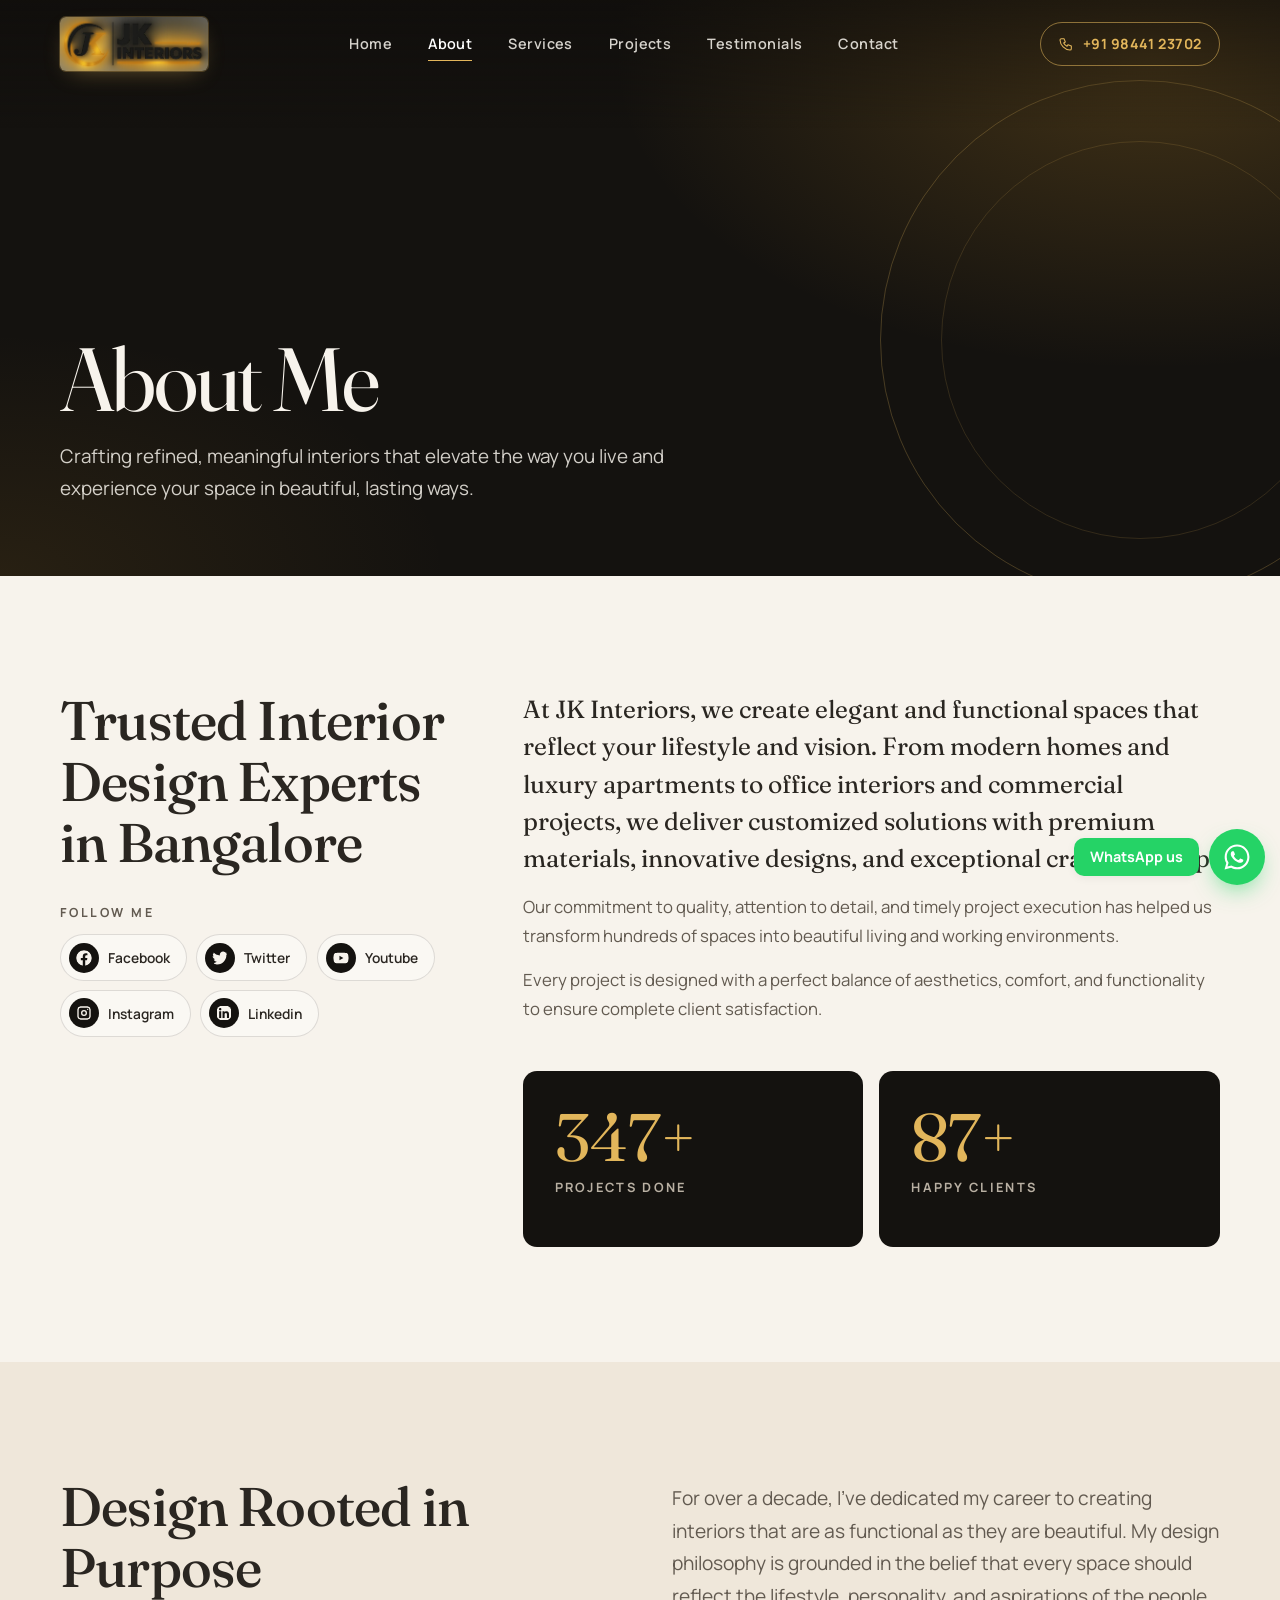
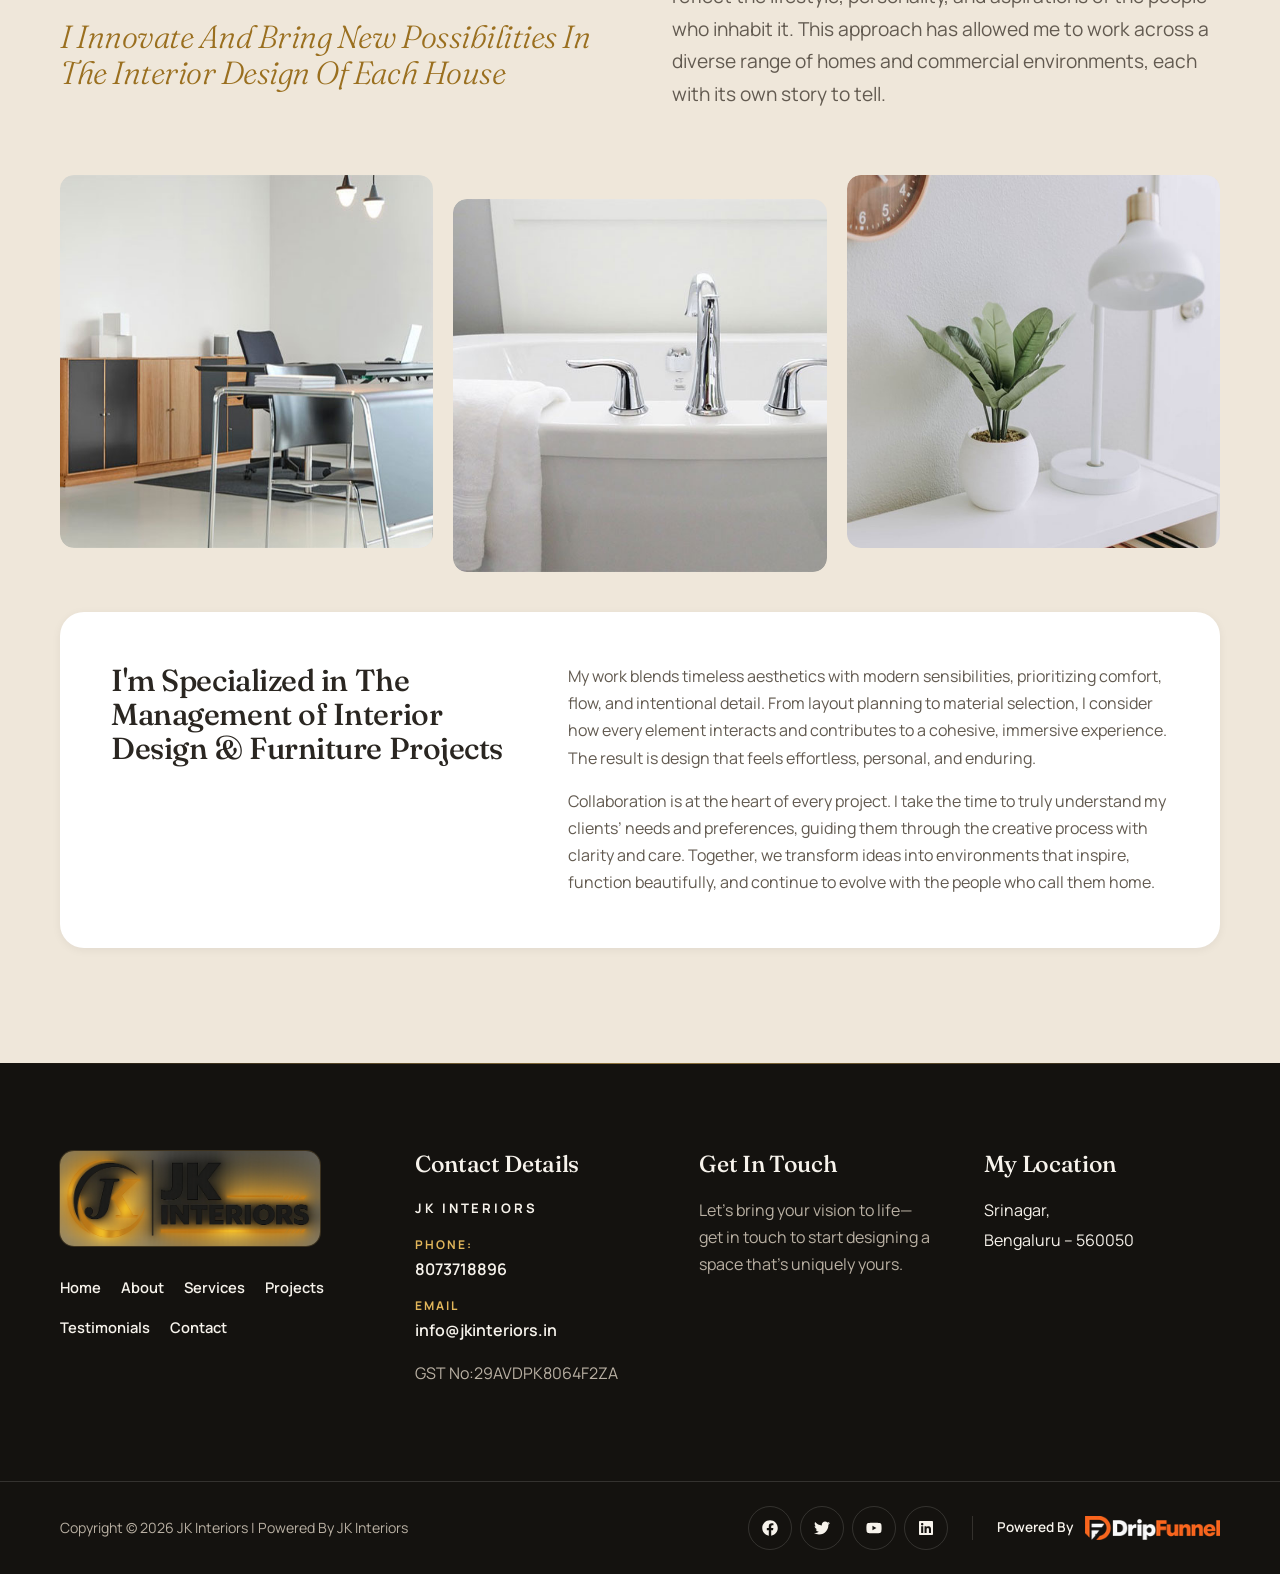
==== pages/about.html @ 8eb87c49 "Initial commit" ====
<!DOCTYPE html>
<html lang="en-US">
<head>
<meta charset="UTF-8">
<meta name="viewport" content="width=device-width, initial-scale=1">
<title>About - JK Interiors</title>
<meta name="description" content="About Me Crafting refined, meaningful interiors that elevate the way you live and experience your space in beautiful, lasting ways. Trusted Interior Design">
<meta name="robots" content="index, follow">
<link rel="canonical" href="https://jkinteriors.in/about/">
<meta property="og:url" content="https://jkinteriors.in/about/">
<meta property="og:site_name" content="JK Interiors">
<meta property="og:locale" content="en_US">
<meta property="og:type" content="website">
<meta property="og:title" content="About - JK Interiors">
<meta property="og:description" content="About Me Crafting refined, meaningful interiors that elevate the way you live and experience your space in beautiful, lasting ways. Trusted Interior Design">
<meta property="og:image" content="https://jkinteriors.in/wp-content/uploads/elementor/thumbs/office-table-rouxwadl47y8zvw7u8cp0ds1bvxxgx5d1lqr0pt128.jpg">
<meta name="twitter:card" content="summary_large_image">
<meta name="twitter:title" content="About - JK Interiors">
<meta name="twitter:description" content="About Me Crafting refined, meaningful interiors that elevate the way you live and experience your space in beautiful, lasting ways. Trusted Interior Design">
<meta name="theme-color" content="#14120f">
<link rel="icon" href="../images/brand/favicon-32.png" sizes="32x32">
<link rel="icon" href="../images/brand/favicon-192.png" sizes="192x192">
<link rel="apple-touch-icon" href="../images/brand/apple-touch-icon.png">
<link rel="preconnect" href="https://fonts.googleapis.com">
<link rel="preconnect" href="https://fonts.gstatic.com" crossorigin>
<link rel="stylesheet" href="https://fonts.googleapis.com/css2?family=Fraunces:ital,opsz,wght@0,9..144,300..600;1,9..144,300..500&amp;family=Manrope:wght@400;500;600;700&amp;display=swap">
<link rel="stylesheet" href="../css/style.css">
<link rel="stylesheet" href="../css/responsive.css">
<script>document.documentElement.className += " js";</script>
<script type="application/ld+json">
{
  "@context": "https://schema.org",
  "@graph": [
    {
      "@type": "WebSite",
      "@id": "https://jkinteriors.in/#website",
      "name": "JK Interiors",
      "description": "Best Interior Design Services",
      "url": "https://jkinteriors.in/",
      "publisher": {
        "@id": "https://jkinteriors.in/#organization"
      }
    },
    {
      "@type": "Organization",
      "@id": "https://jkinteriors.in/#organization",
      "name": "JK Interiors",
      "logo": "https://jkinteriors.in/wp-content/uploads/2026/06/cropped-Transparentjk.png",
      "slogan": "Best Interior Design Services",
      "url": "https://jkinteriors.in/"
    },
    {
      "@type": "WebPage",
      "@id": "https://jkinteriors.in/about/#webpage",
      "name": "About",
      "inLanguage": "en-US",
      "url": "https://jkinteriors.in/about/",
      "isPartOf": {
        "@id": "https://jkinteriors.in/#website"
      }
    }
  ]
}
</script>
</head>
<body class="page-about">
<a class="skip-link" href="#content">Skip to content</a>

<header class="site-header">
  <div class="container site-header__inner">
    <a class="brand" href="../index.html" aria-label="JK Interiors — Home">
      <img src="../images/brand/logo-header.jpg" srcset="../images/brand/logo-header.jpg 1x, ../images/brand/logo-header@2x.jpg 2x" width="618" height="225" alt="JK Interiors">
    </a>
    <nav class="primary-nav" aria-label="Primary">
      <ul class="nav-list">
<li><a href="../index.html">Home</a></li>
<li><a href="../pages/about.html" aria-current="page">About</a></li>
<li><a href="../pages/services.html">Services</a></li>
<li><a href="../pages/projects.html">Projects</a></li>
<li><a href="../pages/testimonials.html">Testimonials</a></li>
<li><a href="../pages/contact.html">Contact</a></li>
      </ul>
    </nav>
    <div class="header-actions">
      <a class="header-phone" href="tel:+919844123702"><svg viewBox="0 0 24 24" fill="none" stroke="currentColor" stroke-width="1.6" stroke-linecap="round" stroke-linejoin="round" aria-hidden="true" focusable="false"><path d="M5 4h4l2 5-2.5 1.5a11 11 0 005 5L15 13l5 2v4a2 2 0 01-2 2A16 16 0 013 6a2 2 0 012-2"/></svg><span>+91 98441 23702</span></a>
      <button class="nav-toggle" type="button" aria-expanded="false" aria-controls="mobile-nav" aria-label="Open menu">
        <span class="nav-toggle__bars" aria-hidden="true"></span>
      </button>
    </div>
  </div>
</header>

<div class="mobile-nav" id="mobile-nav" aria-hidden="true" inert>
  <nav aria-label="Mobile">
    <ul class="mobile-nav__list">
<li><a href="../index.html">Home</a></li>
<li><a href="../pages/about.html" aria-current="page">About</a></li>
<li><a href="../pages/services.html">Services</a></li>
<li><a href="../pages/projects.html">Projects</a></li>
<li><a href="../pages/testimonials.html">Testimonials</a></li>
<li><a href="../pages/contact.html">Contact</a></li>
    </ul>
  </nav>
  <a class="btn btn--brass mobile-nav__phone" href="tel:+919844123702"><svg viewBox="0 0 24 24" fill="none" stroke="currentColor" stroke-width="1.6" stroke-linecap="round" stroke-linejoin="round" aria-hidden="true" focusable="false"><path d="M5 4h4l2 5-2.5 1.5a11 11 0 005 5L15 13l5 2v4a2 2 0 01-2 2A16 16 0 013 6a2 2 0 012-2"/></svg><span>+91 98441 23702</span></a>
</div>

<main id="content">
<section class="page-hero page-hero--plain">
  <span class="page-hero__ring" aria-hidden="true"></span>
  <div class="container">
    <h1 class="page-hero__title reveal">About Me</h1>
    <p class="page-hero__text reveal" style="--reveal-delay:.1s">Crafting refined, meaningful interiors that elevate the way you live and experience your space in beautiful, lasting ways.</p>
  </div>
</section>

<section class="section" aria-labelledby="experts-title">
  <div class="container about-intro">
    <div class="about-intro__aside reveal">
      <h2 class="display-title" id="experts-title">Trusted Interior Design Experts in Bangalore</h2>
      <div>
        <h3 class="social__label-title">Follow Me</h3>
        <ul class="social"><li><span class="social__item" data-social="facebook"><svg viewBox="0 0 512 512" aria-hidden="true" focusable="false"><path d="M504 256C504 119 393 8 256 8S8 119 8 256c0 123.78 90.69 226.38 209.25 245V327.69h-63V256h63v-54.64c0-62.15 37-96.48 93.67-96.48 27.14 0 55.52 4.84 55.52 4.84v61h-31.28c-30.8 0-40.41 19.12-40.41 38.73V256h68.78l-11 71.69h-57.78V501C413.31 482.38 504 379.78 504 256z"/></svg><span>Facebook</span></span></li><li><span class="social__item" data-social="twitter"><svg viewBox="0 0 512 512" aria-hidden="true" focusable="false"><path d="M459.37 151.716c.325 4.548.325 9.097.325 13.645 0 138.72-105.583 298.558-298.558 298.558-59.452 0-114.68-17.219-161.137-47.106 8.447.974 16.568 1.299 25.34 1.299 49.055 0 94.213-16.568 130.274-44.832-46.132-.975-84.792-31.188-98.112-72.772 6.498.974 12.995 1.624 19.818 1.624 9.421 0 18.843-1.3 27.614-3.573-48.081-9.747-84.143-51.98-84.143-102.985v-1.299c13.969 7.797 30.214 12.67 47.431 13.319-28.264-18.843-46.781-51.005-46.781-87.391 0-19.492 5.197-37.36 14.294-52.954 51.655 63.675 129.3 105.258 216.365 109.807-1.624-7.797-2.599-15.918-2.599-24.04 0-57.828 46.782-104.934 104.934-104.934 30.213 0 57.502 12.67 76.67 33.137 23.715-4.548 46.456-13.32 66.599-25.34-7.798 24.366-24.366 44.833-46.132 57.827 21.117-2.273 41.584-8.122 60.426-16.243-14.292 20.791-32.161 39.308-52.628 54.253z"/></svg><span>Twitter</span></span></li><li><span class="social__item" data-social="youtube"><svg viewBox="0 0 576 512" aria-hidden="true" focusable="false"><path d="M549.655 124.083c-6.281-23.65-24.787-42.276-48.284-48.597C458.781 64 288 64 288 64S117.22 64 74.629 75.486c-23.497 6.322-42.003 24.947-48.284 48.597-11.412 42.867-11.412 132.305-11.412 132.305s0 89.438 11.412 132.305c6.281 23.65 24.787 41.5 48.284 47.821C117.22 448 288 448 288 448s170.78 0 213.371-11.486c23.497-6.321 42.003-24.171 48.284-47.821 11.412-42.867 11.412-132.305 11.412-132.305s0-89.438-11.412-132.305zm-317.51 213.508V175.185l142.739 81.205-142.739 81.201z"/></svg><span>Youtube</span></span></li><li><span class="social__item" data-social="instagram"><svg viewBox="0 0 24 24" aria-hidden="true" focusable="false"><path fill-rule="evenodd" d="M7 2h10a5 5 0 015 5v10a5 5 0 01-5 5H7a5 5 0 01-5-5V7a5 5 0 015-5zm0 2a3 3 0 00-3 3v10a3 3 0 003 3h10a3 3 0 003-3V7a3 3 0 00-3-3H7zm5 3.5a4.5 4.5 0 110 9 4.5 4.5 0 010-9zm0 2a2.5 2.5 0 100 5 2.5 2.5 0 000-5zM17.5 5.5a1 1 0 110 2 1 1 0 010-2z"/></svg><span>Instagram</span></span></li><li><span class="social__item" data-social="linkedin"><svg viewBox="0 0 448 512" aria-hidden="true" focusable="false"><path d="M416 32H31.9C14.3 32 0 46.5 0 64.3v383.4C0 465.5 14.3 480 31.9 480H416c17.6 0 32-14.5 32-32.3V64.3c0-17.8-14.4-32.3-32-32.3zM135.4 416H69V202.2h66.5V416zm-33.2-243c-21.3 0-38.5-17.3-38.5-38.5S80.9 96 102.2 96c21.2 0 38.5 17.3 38.5 38.5 0 21.3-17.2 38.5-38.5 38.5zm282.1 243h-66.4V312c0-24.8-.5-56.7-34.5-56.7-34.6 0-39.9 27-39.9 54.9V416h-66.4V202.2h63.7v29.2h.9c8.9-16.8 30.6-34.5 62.9-34.5 67.2 0 79.7 44.3 79.7 101.9V416z"/></svg><span>Linkedin</span></span></li></ul>
      </div>
    </div>
    <div class="reveal" style="--reveal-delay:.1s">
      <div class="about-intro__copy">
        <p>At JK Interiors, we create elegant and functional spaces that reflect your lifestyle and vision. From modern homes and luxury apartments to office interiors and commercial projects, we deliver customized solutions with premium materials, innovative designs, and exceptional craftsmanship.</p>
        <p>Our commitment to quality, attention to detail, and timely project execution has helped us transform hundreds of spaces into beautiful living and working environments.</p>
        <p>Every project is designed with a perfect balance of aesthetics, comfort, and functionality to ensure complete client satisfaction.</p>
      </div>
      <div class="counters">
        <div class="counter">
          <p class="counter__label">Projects Done</p>
          <p class="counter__value"><span data-count-to="400" data-count-from="0" data-duration="2000">400</span>+</p>
        </div>
        <div class="counter">
          <p class="counter__label">Happy Clients</p>
          <p class="counter__value"><span data-count-to="100" data-count-from="0" data-duration="2000">100</span>+</p>
        </div>
      </div>
    </div>
  </div>
</section>

<section class="section section--sand" aria-labelledby="purpose-title">
  <div class="container">
    <div class="purpose__head reveal">
      <h2 class="display-title" id="purpose-title">Design Rooted in Purpose</h2>
      <h3 class="purpose__sub">I Innovate And Bring New Possibilities In The Interior Design Of Each House</h3>
      <p class="purpose__text lead">For over a decade, I’ve dedicated my career to creating interiors that are as functional as they are beautiful. My design philosophy is grounded in the belief that every space should reflect the lifestyle, personality, and aspirations of the people who inhabit it. This approach has allowed me to work across a diverse range of homes and commercial environments, each with its own story to tell.</p>
    </div>
    <div class="mosaic reveal">
      <figure><img src="../images/about/office-table.jpg" alt="interior designer office table" loading="lazy" decoding="async"></figure>
      <figure><img src="../images/about/bathtub.jpg" alt="interior designer bathtub" loading="lazy" decoding="async"></figure>
      <figure><img src="../images/about/white-wall.jpg" alt="white wall" loading="lazy" decoding="async"></figure>
    </div>
    <div class="specialized reveal">
      <h4 class="specialized__title">I'm Specialized in The Management of Interior Design &amp; Furniture Projects</h4>
      <div class="specialized__body">
        <p>My work blends timeless aesthetics with modern sensibilities, prioritizing comfort, flow, and intentional detail. From layout planning to material selection, I consider how every element interacts and contributes to a cohesive, immersive experience. The result is design that feels effortless, personal, and enduring.</p>
        <p>Collaboration is at the heart of every project. I take the time to truly understand my clients’ needs and preferences, guiding them through the creative process with clarity and care. Together, we transform ideas into environments that inspire, function beautifully, and continue to evolve with the people who call them home.</p>
      </div>
    </div>
  </div>
</section>
</main>

<footer class="site-footer on-dark">
  <div class="container footer-main">
    <div class="footer-brand">
      <img src="../images/brand/logo-header@2x.jpg" width="1236" height="450" alt="JK Interiors" loading="lazy" decoding="async">
      <nav aria-label="Footer">
        <ul class="footer-nav">
<li><a href="../index.html">Home</a></li>
<li><a href="../pages/about.html">About</a></li>
<li><a href="../pages/services.html">Services</a></li>
<li><a href="../pages/projects.html">Projects</a></li>
<li><a href="../pages/testimonials.html">Testimonials</a></li>
<li><a href="../pages/contact.html">Contact</a></li>
        </ul>
      </nav>
    </div>
    <div class="footer-col">
      <h2 class="footer-col__title">Contact Details</h2>
      <p class="footer-company">JK INTERIORS</p>
      <dl class="footer-details">
        <div><dt>Phone:</dt><dd><a href="tel:+918073718896">8073718896</a></dd></div>
        <div><dt>Email</dt><dd><a href="mailto:info@jkinteriors.in">info@jkinteriors.in</a></dd></div>
      </dl>
      <p style="margin-top:0.85rem">GST No:29AVDPK8064F2ZA</p>
    </div>
    <div class="footer-col">
      <h2 class="footer-col__title">Get In Touch</h2>
      <p>Let’s bring your vision to life—get in touch to start designing a space that’s uniquely yours.</p>
    </div>
    <div class="footer-col">
      <h2 class="footer-col__title">My Location</h2>
      <address class="footer-address">
        <p>Srinagar,</p>
        <p>Bengaluru – 560050</p>
      </address>
    </div>
  </div>
  <div class="footer-bottom">
    <div class="container footer-bottom__inner">
      <p>Copyright © 2026 JK Interiors | Powered By JK Interiors</p>
      <div class="footer-bottom__end">
        <ul class="footer-social"><li><span class="footer-social__item" data-social="facebook" role="img" aria-label="Facebook"><svg viewBox="0 0 512 512" aria-hidden="true" focusable="false"><path d="M504 256C504 119 393 8 256 8S8 119 8 256c0 123.78 90.69 226.38 209.25 245V327.69h-63V256h63v-54.64c0-62.15 37-96.48 93.67-96.48 27.14 0 55.52 4.84 55.52 4.84v61h-31.28c-30.8 0-40.41 19.12-40.41 38.73V256h68.78l-11 71.69h-57.78V501C413.31 482.38 504 379.78 504 256z"/></svg></span></li><li><span class="footer-social__item" data-social="twitter" role="img" aria-label="Twitter"><svg viewBox="0 0 512 512" aria-hidden="true" focusable="false"><path d="M459.37 151.716c.325 4.548.325 9.097.325 13.645 0 138.72-105.583 298.558-298.558 298.558-59.452 0-114.68-17.219-161.137-47.106 8.447.974 16.568 1.299 25.34 1.299 49.055 0 94.213-16.568 130.274-44.832-46.132-.975-84.792-31.188-98.112-72.772 6.498.974 12.995 1.624 19.818 1.624 9.421 0 18.843-1.3 27.614-3.573-48.081-9.747-84.143-51.98-84.143-102.985v-1.299c13.969 7.797 30.214 12.67 47.431 13.319-28.264-18.843-46.781-51.005-46.781-87.391 0-19.492 5.197-37.36 14.294-52.954 51.655 63.675 129.3 105.258 216.365 109.807-1.624-7.797-2.599-15.918-2.599-24.04 0-57.828 46.782-104.934 104.934-104.934 30.213 0 57.502 12.67 76.67 33.137 23.715-4.548 46.456-13.32 66.599-25.34-7.798 24.366-24.366 44.833-46.132 57.827 21.117-2.273 41.584-8.122 60.426-16.243-14.292 20.791-32.161 39.308-52.628 54.253z"/></svg></span></li><li><span class="footer-social__item" data-social="youtube" role="img" aria-label="YouTube"><svg viewBox="0 0 576 512" aria-hidden="true" focusable="false"><path d="M549.655 124.083c-6.281-23.65-24.787-42.276-48.284-48.597C458.781 64 288 64 288 64S117.22 64 74.629 75.486c-23.497 6.322-42.003 24.947-48.284 48.597-11.412 42.867-11.412 132.305-11.412 132.305s0 89.438 11.412 132.305c6.281 23.65 24.787 41.5 48.284 47.821C117.22 448 288 448 288 448s170.78 0 213.371-11.486c23.497-6.321 42.003-24.171 48.284-47.821 11.412-42.867 11.412-132.305 11.412-132.305s0-89.438-11.412-132.305zm-317.51 213.508V175.185l142.739 81.205-142.739 81.201z"/></svg></span></li><li><span class="footer-social__item" data-social="linkedin" role="img" aria-label="Linkedin"><svg viewBox="0 0 448 512" aria-hidden="true" focusable="false"><path d="M416 32H31.9C14.3 32 0 46.5 0 64.3v383.4C0 465.5 14.3 480 31.9 480H416c17.6 0 32-14.5 32-32.3V64.3c0-17.8-14.4-32.3-32-32.3zM135.4 416H69V202.2h66.5V416zm-33.2-243c-21.3 0-38.5-17.3-38.5-38.5S80.9 96 102.2 96c21.2 0 38.5 17.3 38.5 38.5 0 21.3-17.2 38.5-38.5 38.5zm282.1 243h-66.4V312c0-24.8-.5-56.7-34.5-56.7-34.6 0-39.9 27-39.9 54.9V416h-66.4V202.2h63.7v29.2h.9c8.9-16.8 30.6-34.5 62.9-34.5 67.2 0 79.7 44.3 79.7 101.9V416z"/></svg></span></li></ul>
        <p class="powered-by">
          <span>Powered By</span>
          <a href="https://www.dripfunnel.com/in/" target="_blank" rel="noopener" aria-label="DripFunnel (opens in a new tab)">
            <img src="../images/dripfunnel/dripfunnel-white-logo.png" srcset="../images/dripfunnel/dripfunnel-white-logo.png 1x, ../images/dripfunnel/dripfunnel-white-logo@2x.png 2x" width="169" height="30" alt="DripFunnel" loading="lazy" decoding="async">
          </a>
        </p>
      </div>
    </div>
  </div>
</footer>

<a class="whatsapp-float" href="https://wa.me/918073718896" target="_blank" rel="noopener noreferrer" aria-label="WhatsApp us">
  <span class="whatsapp-float__label">WhatsApp us</span>
  <span class="whatsapp-float__icon"><svg viewBox="0 0 24 24" aria-hidden="true" focusable="false"><path d="M12.04 2C6.58 2 2.13 6.45 2.13 11.91c0 1.75.46 3.45 1.32 4.95L2.05 22l5.25-1.38c1.45.79 3.08 1.21 4.74 1.21 5.46 0 9.91-4.45 9.91-9.91C21.95 6.45 17.5 2 12.04 2zm0 18.15c-1.48 0-2.93-.4-4.2-1.15l-.3-.18-3.12.82.83-3.04-.2-.31a8.24 8.24 0 01-1.26-4.38c0-4.54 3.7-8.24 8.25-8.24 4.54 0 8.24 3.7 8.24 8.24 0 4.55-3.7 8.24-8.24 8.24zm4.52-6.17c-.25-.12-1.47-.72-1.69-.81-.23-.08-.39-.12-.56.13-.17.25-.64.81-.78.97-.14.17-.29.19-.54.06-.25-.12-1.05-.39-1.99-1.23-.74-.66-1.23-1.47-1.38-1.72-.14-.25-.02-.38.11-.51.11-.11.25-.29.37-.43.13-.15.17-.25.25-.42.08-.17.04-.31-.02-.43-.06-.12-.56-1.34-.76-1.84-.2-.48-.41-.42-.56-.43h-.48c-.17 0-.43.06-.66.31-.22.25-.86.85-.86 2.07 0 1.22.89 2.4 1.01 2.56.12.17 1.75 2.67 4.23 3.74.59.26 1.05.41 1.41.52.59.19 1.13.16 1.56.1.48-.07 1.47-.6 1.67-1.18.21-.58.21-1.07.14-1.18-.06-.1-.22-.16-.47-.28z"/></svg></span>
</a>

<script src="../js/config.js" defer></script>
<script src="../js/navigation.js" defer></script>
<script src="../js/main.js" defer></script>
</body>
</html>
---- css/style.css ----
/* ==========================================================================
   JK Interiors — main stylesheet
   Mobile-first. Breakpoint overrides live in responsive.css.
   ========================================================================== */

/* ---------- Design tokens ---------- */
:root {
  /* Palette: charcoal + burnished brass, drawn from the JK logo, on warm neutrals */
  --ink: #14120f;
  --ink-2: #1d1a16;
  --ink-3: #2a2621;
  --brass: #b8862b;
  --brass-strong: #9a6f1f;      /* AA contrast on light backgrounds */
  --brass-light: #e2b65b;       /* accents on dark backgrounds */
  --ivory: #f7f3ec;
  --sand: #efe7da;
  --stone: #ddd2c1;
  --text: #2a2621;
  --muted: #625a50;
  --muted-on-dark: #b9b0a3;
  --white: #ffffff;
  --line: rgba(42, 38, 33, 0.14);
  --line-dark: rgba(247, 243, 236, 0.14);

  /* Type */
  --font-display: "Fraunces", "Iowan Old Style", "Palatino Linotype", Georgia, serif;
  --font-body: "Manrope", "Segoe UI", system-ui, -apple-system, sans-serif;

  /* Spacing & shape */
  --gutter: 16px;
  --container: 1240px;
  --section-y: clamp(4rem, 9vw, 7.5rem);
  --radius-sm: 6px;
  --radius: 14px;
  --radius-lg: 24px;
  --header-h: 76px;

  --shadow-sm: 0 2px 10px rgba(20, 18, 15, 0.06);
  --shadow: 0 18px 40px -18px rgba(20, 18, 15, 0.35);
  --shadow-lg: 0 30px 70px -25px rgba(20, 18, 15, 0.5);

  --ease: cubic-bezier(0.22, 1, 0.36, 1);
}

/* ---------- Reset / base ---------- */
*,
*::before,
*::after { box-sizing: border-box; }

html {
  -webkit-text-size-adjust: 100%;
  scroll-behavior: smooth;
  scroll-padding-top: calc(var(--header-h) + 12px);
}

body {
  margin: 0;
  background: var(--ivory);
  color: var(--text);
  font-family: var(--font-body);
  font-size: 1rem;
  line-height: 1.7;
  -webkit-font-smoothing: antialiased;
  overflow-x: hidden;
}

body.nav-open { overflow: hidden; }

img, svg, video, iframe { display: block; max-width: 100%; }
img { height: auto; }

a { color: inherit; text-decoration-thickness: 1px; text-underline-offset: 3px; }

h1, h2, h3, h4 {
  margin: 0;
  font-family: var(--font-display);
  font-weight: 500;
  line-height: 1.12;
  letter-spacing: -0.015em;
  color: inherit;
  overflow-wrap: break-word;
}

p { margin: 0 0 1rem; }
p:last-child { margin-bottom: 0; }

ul { margin: 0; padding: 0; list-style: none; }

button, input, textarea, select { font: inherit; color: inherit; }

:focus-visible {
  outline: 2px solid var(--brass);
  outline-offset: 3px;
  border-radius: 2px;
}

::selection { background: var(--brass-light); color: var(--ink); }

.visually-hidden {
  position: absolute !important;
  width: 1px; height: 1px;
  padding: 0; margin: -1px;
  overflow: hidden; clip: rect(0 0 0 0);
  white-space: nowrap; border: 0;
}

.skip-link {
  position: absolute;
  left: 16px; top: -100px;
  z-index: 200;
  padding: 0.75rem 1.25rem;
  background: var(--brass-light);
  color: var(--ink);
  font-weight: 700;
  border-radius: var(--radius-sm);
  text-decoration: none;
  transition: top 0.2s;
}
.skip-link:focus { top: 12px; }

.container {
  width: 100%;
  max-width: var(--container);
  margin-inline: auto;
  padding-inline: var(--gutter);
}

/* ---------- Shared typographic pieces ---------- */
.eyebrow {
  display: inline-flex;
  align-items: center;
  gap: 0.75rem;
  margin: 0 0 1rem;
  font-family: var(--font-body);
  font-size: 0.78rem;
  font-weight: 700;
  letter-spacing: 0.22em;
  text-transform: uppercase;
  color: var(--brass-strong);
}
.eyebrow::before {
  content: "";
  width: 2.25rem;
  height: 1px;
  background: currentColor;
}
.on-dark .eyebrow,
.eyebrow--light { color: var(--brass-light); }

.display-title {
  font-size: clamp(2rem, 5vw, 3.4rem);
}
.display-title em,
.display-title .accent {
  font-style: italic;
  color: var(--brass-strong);
}
.on-dark .display-title .accent { color: var(--brass-light); }

.lead {
  font-size: clamp(1.05rem, 1.6vw, 1.2rem);
  color: var(--muted);
}
.on-dark .lead { color: var(--muted-on-dark); }

.section-head {
  display: grid;
  gap: 1.25rem;
  margin-bottom: clamp(2.5rem, 5vw, 4rem);
}
.section-head--center {
  justify-items: center;
  text-align: center;
  max-width: 760px;
  margin-inline: auto;
}
.section-head--center .eyebrow::after {
  content: "";
  width: 2.25rem;
  height: 1px;
  background: currentColor;
}

/* ---------- Buttons ---------- */
.btn {
  display: inline-flex;
  align-items: center;
  justify-content: center;
  gap: 0.6rem;
  min-height: 48px;
  padding: 0.8rem 1.6rem;
  border: 1px solid transparent;
  border-radius: 999px;
  font-family: var(--font-body);
  font-size: 0.92rem;
  font-weight: 700;
  letter-spacing: 0.04em;
  text-decoration: none;
  cursor: pointer;
  transition: background 0.3s var(--ease), color 0.3s var(--ease),
    border-color 0.3s var(--ease), transform 0.3s var(--ease), box-shadow 0.3s var(--ease);
}
.btn svg { width: 18px; height: 18px; transition: transform 0.3s var(--ease); }
.btn:hover svg { transform: translateX(4px); }

.btn--brass {
  background: var(--brass-light);
  color: var(--ink);
}
.btn--brass:hover {
  background: var(--ivory);
  transform: translateY(-2px);
  box-shadow: 0 12px 24px -12px rgba(226, 182, 91, 0.7);
}

.btn--ink {
  background: var(--ink);
  color: var(--ivory);
}
.btn--ink:hover {
  background: var(--brass-strong);
  transform: translateY(-2px);
}

.btn--outline {
  border-color: currentColor;
  background: transparent;
}
.btn--outline:hover {
  background: var(--ink);
  border-color: var(--ink);
  color: var(--ivory);
}
.on-dark .btn--outline:hover {
  background: var(--ivory);
  border-color: var(--ivory);
  color: var(--ink);
}

/* ---------- Header ---------- */
.site-header {
  position: fixed;
  inset: 0 0 auto 0;
  z-index: 100;
  color: var(--ivory);
  transition: background 0.4s var(--ease), box-shadow 0.4s var(--ease);
}
.site-header::before {
  /* soft top shade so the nav stays readable over bright photos */
  content: "";
  position: absolute;
  inset: 0 0 -40px 0;
  background: linear-gradient(to bottom, rgba(14, 12, 10, 0.55), rgba(14, 12, 10, 0));
  pointer-events: none;
  transition: opacity 0.4s;
}
.site-header.is-solid {
  background: rgba(20, 18, 15, 0.94);
  box-shadow: 0 10px 30px -20px rgba(0, 0, 0, 0.8);
}
@supports (backdrop-filter: blur(10px)) {
  .site-header.is-solid {
    background: rgba(20, 18, 15, 0.82);
    backdrop-filter: blur(14px) saturate(140%);
  }
}
.site-header.is-solid::before { opacity: 0; }

.site-header__inner {
  position: relative;
  display: flex;
  align-items: center;
  justify-content: space-between;
  gap: 1rem;
  height: var(--header-h);
}

.brand {
  display: inline-flex;
  flex-shrink: 0;
  border-radius: var(--radius-sm);
  overflow: hidden;
  box-shadow: 0 0 0 1px rgba(226, 182, 91, 0.25), 0 8px 24px -10px rgba(226, 182, 91, 0.45);
  transition: transform 0.3s var(--ease), box-shadow 0.3s var(--ease);
}
.brand:hover {
  transform: translateY(-1px);
  box-shadow: 0 0 0 1px rgba(226, 182, 91, 0.6), 0 10px 28px -8px rgba(226, 182, 91, 0.6);
}
.brand img {
  height: 46px;
  width: auto;
  aspect-ratio: 618 / 225;
}

.primary-nav { display: none; }

.nav-list {
  display: flex;
  align-items: center;
  gap: 0.25rem;
}
.nav-list a {
  position: relative;
  display: block;
  padding: 0.55rem 0.85rem;
  font-size: 0.9rem;
  font-weight: 600;
  letter-spacing: 0.03em;
  text-decoration: none;
  color: rgba(247, 243, 236, 0.86);
  transition: color 0.25s;
}
.nav-list a::after {
  content: "";
  position: absolute;
  left: 0.85rem; right: 0.85rem; bottom: 0.25rem;
  height: 1px;
  background: var(--brass-light);
  transform: scaleX(0);
  transform-origin: right;
  transition: transform 0.35s var(--ease);
}
.nav-list a:hover,
.nav-list a[aria-current="page"] { color: var(--white); }
.nav-list a:hover::after,
.nav-list a[aria-current="page"]::after {
  transform: scaleX(1);
  transform-origin: left;
}

.header-actions {
  display: flex;
  align-items: center;
  gap: 0.75rem;
}

.header-phone {
  display: none;
  align-items: center;
  gap: 0.55rem;
  min-height: 44px;
  padding: 0.5rem 1.1rem;
  border: 1px solid rgba(226, 182, 91, 0.55);
  border-radius: 999px;
  font-size: 0.88rem;
  font-weight: 700;
  letter-spacing: 0.03em;
  text-decoration: none;
  color: var(--brass-light);
  white-space: nowrap;
  transition: background 0.3s, color 0.3s, border-color 0.3s;
}
.header-phone svg { width: 16px; height: 16px; }
.header-phone:hover {
  background: var(--brass-light);
  border-color: var(--brass-light);
  color: var(--ink);
}

.nav-toggle {
  position: relative;
  display: inline-flex;
  align-items: center;
  justify-content: center;
  width: 48px;
  height: 48px;
  padding: 0;
  border: 1px solid rgba(247, 243, 236, 0.28);
  border-radius: 50%;
  background: rgba(20, 18, 15, 0.25);
  cursor: pointer;
  z-index: 2;
}
.nav-toggle__bars,
.nav-toggle__bars::before,
.nav-toggle__bars::after {
  display: block;
  width: 20px;
  height: 1.5px;
  background: var(--ivory);
  border-radius: 2px;
  transition: transform 0.35s var(--ease), opacity 0.2s;
}
.nav-toggle__bars { position: relative; }
.nav-toggle__bars::before,
.nav-toggle__bars::after {
  content: "";
  position: absolute;
  left: 0;
}
.nav-toggle__bars::before { top: -6px; }
.nav-toggle__bars::after { top: 6px; }
.nav-toggle[aria-expanded="true"] .nav-toggle__bars { background: transparent; }
.nav-toggle[aria-expanded="true"] .nav-toggle__bars::before { transform: translateY(6px) rotate(45deg); }
.nav-toggle[aria-expanded="true"] .nav-toggle__bars::after { transform: translateY(-6px) rotate(-45deg); }

/* Mobile drawer */
.mobile-nav {
  position: fixed;
  inset: 0;
  z-index: 99; /* just under .site-header so the close button stays on top */
  display: flex;
  flex-direction: column;
  padding: calc(var(--header-h) + 1.5rem) var(--gutter) 2rem;
  background:
    radial-gradient(120% 60% at 100% 0%, rgba(184, 134, 43, 0.22), transparent 60%),
    var(--ink);
  color: var(--ivory);
  overflow-y: auto;
  visibility: hidden;
  opacity: 0;
  transform: translateY(-12px);
  transition: opacity 0.35s var(--ease), transform 0.45s var(--ease), visibility 0s linear 0.45s;
}
.mobile-nav.is-open {
  visibility: visible;
  opacity: 1;
  transform: none;
  transition: opacity 0.35s var(--ease), transform 0.45s var(--ease), visibility 0s;
}
.mobile-nav__list li { border-bottom: 1px solid var(--line-dark); }
.mobile-nav__list a {
  display: flex;
  align-items: center;
  justify-content: space-between;
  padding: 1rem 0.25rem;
  font-family: var(--font-display);
  font-size: clamp(1.6rem, 7vw, 2.2rem);
  text-decoration: none;
}
.mobile-nav__list a::after {
  content: "→";
  font-family: var(--font-body);
  font-size: 1.1rem;
  color: var(--brass-light);
  opacity: 0.6;
  transition: transform 0.3s var(--ease), opacity 0.3s;
}
.mobile-nav__list a:hover::after,
.mobile-nav__list a[aria-current="page"]::after { transform: translateX(4px); opacity: 1; }
.mobile-nav__list a[aria-current="page"] { color: var(--brass-light); }
.mobile-nav__phone {
  margin-top: 2rem;
  align-self: flex-start;
  display: inline-flex;
}

/* ---------- Hero: home ---------- */
.hero {
  position: relative;
  display: flex;
  align-items: flex-end;
  min-height: 100vh;
  min-height: 100svh;
  padding: calc(var(--header-h) + 3rem) 0 clamp(3rem, 8vw, 6rem);
  color: var(--ivory);
  background: var(--ink);
  overflow: hidden;
  isolation: isolate;
}
.hero__slides,
.hero__slide {
  position: absolute;
  inset: 0;
}
.hero__slides { z-index: -2; }
.hero__slide {
  background-size: cover;
  background-position: center;
  opacity: 0;
  transform: scale(1.08);
  transition: opacity 0.5s ease, transform 7s linear;
}
.hero__slide.is-active {
  opacity: 1;
  transform: scale(1);
}
.hero::after {
  content: "";
  position: absolute;
  inset: 0;
  z-index: -1;
  background:
    linear-gradient(180deg, rgba(14, 12, 10, 0.25) 0%, rgba(14, 12, 10, 0) 30%),
    linear-gradient(90deg, rgba(14, 12, 10, 0.92) 0%, rgba(14, 12, 10, 0.72) 45%, rgba(14, 12, 10, 0.25) 100%);
}

.hero__content { max-width: 760px; }
.hero__title {
  margin-bottom: 1.5rem;
  font-size: clamp(2.6rem, 8vw, 5.4rem);
  font-weight: 400;
  line-height: 1.02;
  letter-spacing: -0.025em;
}
.hero__text {
  max-width: 600px;
  margin-bottom: 2rem;
  font-size: clamp(1.02rem, 1.8vw, 1.2rem);
  color: rgba(247, 243, 236, 0.85);
}
.hero__stats {
  display: flex;
  flex-wrap: wrap;
  gap: 0.75rem;
  margin-bottom: 2.25rem;
}
.hero__stats li {
  display: inline-flex;
  align-items: center;
  gap: 0.6rem;
  padding: 0.6rem 1.1rem;
  border: 1px solid rgba(247, 243, 236, 0.22);
  border-radius: 999px;
  background: rgba(20, 18, 15, 0.35);
  font-size: 0.92rem;
  font-weight: 600;
  backdrop-filter: blur(6px);
}
.hero__stats li::before {
  content: "";
  width: 8px;
  height: 8px;
  border-radius: 50%;
  background: var(--brass-light);
  box-shadow: 0 0 0 4px rgba(226, 182, 91, 0.2);
}

.hero__dots {
  position: absolute;
  left: var(--gutter); /* left on phones so it clears the WhatsApp button */
  bottom: 1.25rem;
  display: flex;
  gap: 0.5rem;
}
.hero__dot {
  width: 34px;
  height: 24px;
  padding: 0;
  border: 0;
  background: none;
  cursor: pointer;
}
.hero__dot::before {
  content: "";
  display: block;
  height: 2px;
  background: rgba(247, 243, 236, 0.35);
  transition: background 0.3s;
}
.hero__dot[aria-current="true"]::before { background: var(--brass-light); }

.scroll-cue {
  position: absolute;
  left: 50%;
  bottom: 1.25rem;
  display: none;
  width: 1px;
  height: 48px;
  background: linear-gradient(var(--brass-light), transparent);
  animation: cue 2.4s ease-in-out infinite;
}
@keyframes cue {
  0%, 100% { transform: scaleY(0.4); transform-origin: top; opacity: 0.4; }
  50% { transform: scaleY(1); transform-origin: top; opacity: 1; }
}

/* ---------- Hero: inner pages ---------- */
.page-hero {
  position: relative;
  display: flex;
  align-items: flex-end;
  min-height: clamp(380px, 64vh, 600px);
  padding: calc(var(--header-h) + 3rem) 0 clamp(2.5rem, 6vw, 4.5rem);
  color: var(--ivory);
  background-color: var(--ink);
  background-size: cover;
  background-position: center;
  overflow: hidden;
  isolation: isolate;
}
.page-hero::after {
  content: "";
  position: absolute;
  inset: 0;
  z-index: -1;
  background: linear-gradient(0deg, rgba(14, 12, 10, 0.92) 0%, rgba(14, 12, 10, 0.55) 55%, rgba(14, 12, 10, 0.35) 100%);
}
.page-hero--plain {
  background:
    radial-gradient(70% 90% at 90% 10%, rgba(184, 134, 43, 0.28), transparent 60%),
    radial-gradient(50% 60% at 0% 100%, rgba(184, 134, 43, 0.12), transparent 70%),
    var(--ink);
}
.page-hero--plain::after { display: none; }
.page-hero__ring {
  position: absolute;
  right: -120px;
  top: 50%;
  z-index: -1;
  width: 520px;
  height: 520px;
  border: 1px solid rgba(226, 182, 91, 0.25);
  border-radius: 50%;
  transform: translateY(-40%);
}
.page-hero__ring::before {
  content: "";
  position: absolute;
  inset: 60px;
  border: 1px solid rgba(226, 182, 91, 0.15);
  border-radius: 50%;
}
.page-hero__title {
  margin-bottom: 1rem;
  font-size: clamp(2.8rem, 9vw, 5.6rem);
  font-weight: 400;
  line-height: 1;
  letter-spacing: -0.03em;
}
.page-hero__text {
  max-width: 620px;
  font-size: clamp(1.02rem, 1.8vw, 1.18rem);
  color: rgba(247, 243, 236, 0.84);
}

/* ---------- Sections ---------- */
.section { padding-block: var(--section-y); }
.section--sand { background: var(--sand); }
.section--ink {
  background: var(--ink);
  color: var(--ivory);
}
.section--tight-top { padding-top: calc(var(--section-y) * 0.5); }

/* ---------- Intro split (home) ---------- */
.split {
  display: grid;
  gap: clamp(2rem, 5vw, 5rem);
  align-items: center;
}
.split__media {
  position: relative;
}
.split__media img {
  width: 100%;
  aspect-ratio: 4 / 5;
  object-fit: cover;
  border-radius: var(--radius-lg);
  box-shadow: var(--shadow);
}
.split__media::before {
  content: "";
  position: absolute;
  inset: 12px -10px -12px 10px;
  z-index: -1;
  border: 1px solid var(--brass);
  border-radius: var(--radius-lg);
}
.split__body { position: relative; z-index: 0; }
.split__title {
  margin-bottom: 1.25rem;
  font-size: clamp(1.9rem, 4vw, 2.8rem);
  letter-spacing: 0.02em;
}

/* ---------- Social links ---------- */
.social {
  display: flex;
  flex-wrap: wrap;
  gap: 0.6rem;
}
.social__item {
  display: inline-flex;
  align-items: center;
  gap: 0.55rem;
  min-height: 44px;
  padding: 0.45rem 1rem 0.45rem 0.5rem;
  border: 1px solid var(--line);
  border-radius: 999px;
  font-size: 0.86rem;
  font-weight: 600;
  text-decoration: none;
  color: var(--text);
  background: rgba(255, 255, 255, 0.4);
  transition: background 0.3s, color 0.3s, border-color 0.3s;
}
.social__item svg {
  width: 30px;
  height: 30px;
  padding: 7px;
  border-radius: 50%;
  background: var(--ink);
  fill: var(--ivory);
  transition: background 0.3s;
}
a.social__item:hover {
  border-color: var(--ink);
  background: var(--ink);
  color: var(--ivory);
}
a.social__item:hover svg { background: var(--brass-light); fill: var(--ink); }
span.social__item { cursor: default; }
.social__label-title {
  margin-bottom: 0.9rem;
  font-family: var(--font-body);
  font-size: 0.78rem;
  font-weight: 700;
  letter-spacing: 0.2em;
  text-transform: uppercase;
  color: var(--muted);
}

/* ---------- Numbered expertise cards ---------- */
.expertise-head {
  display: grid;
  gap: 1.5rem;
  align-items: end;
  margin-bottom: clamp(2.5rem, 5vw, 4rem);
}
.expertise-head .btn { justify-self: start; }

.expertise {
  display: grid;
  gap: 1px;
  background: var(--line);
  border: 1px solid var(--line);
  border-radius: var(--radius-lg);
  overflow: hidden;
}
.expertise__item {
  position: relative;
  display: flex;
  flex-direction: column;
  gap: 0.75rem;
  padding: clamp(1.75rem, 3vw, 2.5rem);
  background: var(--ivory);
  transition: background 0.4s var(--ease), color 0.4s var(--ease);
}
.section--sand .expertise__item { background: var(--sand); }
.expertise__num {
  margin: 0 0 0.75rem;
  font-family: var(--font-display);
  font-size: 3rem;
  font-weight: 300;
  line-height: 1;
  color: transparent;
  -webkit-text-stroke: 1px var(--brass);
  transition: color 0.4s var(--ease);
}
.expertise__title { font-size: 1.5rem; }
.expertise__text { color: var(--muted); transition: color 0.4s; }
.expertise__item:hover { background: var(--ink); color: var(--ivory); }
.section--sand .expertise__item:hover { background: var(--ink); }
.expertise__item:hover .expertise__num { color: var(--brass-light); -webkit-text-stroke-color: var(--brass-light); }
.expertise__item:hover .expertise__text { color: var(--muted-on-dark); }

.expertise__item--cta {
  justify-content: space-between;
  background: var(--ink);
  color: var(--ivory);
}
.section--sand .expertise__item--cta { background: var(--ink); }
.expertise__item--cta .expertise__num { -webkit-text-stroke-color: var(--brass-light); }
.expertise__item--cta .expertise__title {
  font-size: clamp(1.7rem, 3vw, 2.2rem);
  font-style: italic;
}
.expertise__item--cta .btn { align-self: flex-start; margin-top: 1rem; }

/* ---------- Image service cards ---------- */
.services-grid {
  display: grid;
  gap: clamp(1rem, 2vw, 1.5rem);
}
.service-card {
  position: relative;
  display: flex;
  flex-direction: column;
  justify-content: flex-end;
  min-height: 360px;
  padding: 1.6rem;
  border-radius: var(--radius);
  overflow: hidden;
  color: var(--ivory);
  isolation: isolate;
  box-shadow: var(--shadow-sm);
}
.service-card img {
  position: absolute;
  inset: 0;
  z-index: -2;
  width: 100%;
  height: 100%;
  object-fit: cover;
  transition: transform 1.1s var(--ease);
}
.service-card::before {
  content: "";
  position: absolute;
  inset: 0;
  z-index: -1;
  background: linear-gradient(0deg, rgba(14, 12, 10, 0.9) 0%, rgba(14, 12, 10, 0.4) 45%, rgba(14, 12, 10, 0) 75%);
  transition: background 0.5s;
}
.service-card__title {
  margin-bottom: 0.4rem;
  font-size: 1.55rem;
}
.service-card__title::after {
  content: "";
  display: block;
  width: 36px;
  height: 2px;
  margin-top: 0.75rem;
  background: var(--brass-light);
  transition: width 0.5s var(--ease);
}
.service-card__text {
  color: rgba(247, 243, 236, 0.82);
  font-size: 0.95rem;
}
.service-card:hover img { transform: scale(1.07); }
.service-card:hover .service-card__title::after { width: 72px; }

.services-title {
  font-size: clamp(2.4rem, 7vw, 4.4rem);
  font-weight: 400;
  letter-spacing: 0.04em;
}
.services-title span { color: var(--brass-strong); font-style: italic; }
.services-title--stacked span { display: block; }
.on-dark .services-title span { color: var(--brass-light); }

/* ---------- Carousel ---------- */
.carousel { position: relative; }
.carousel__track {
  display: flex;
  gap: clamp(0.75rem, 2vw, 1.25rem);
  overflow-x: auto;
  scroll-snap-type: x mandatory;
  scroll-behavior: smooth;
  scrollbar-width: none;
  overscroll-behavior-x: contain;
  -webkit-overflow-scrolling: touch;
}
.carousel__track::-webkit-scrollbar { display: none; }
.carousel__slide {
  flex: 0 0 86%;
  margin: 0;
  scroll-snap-align: start;
}
.carousel__slide button {
  display: block;
  width: 100%;
  padding: 0;
  border: 0;
  background: none;
  border-radius: var(--radius);
  overflow: hidden;
  cursor: zoom-in;
}
.carousel__slide img {
  width: 100%;
  aspect-ratio: 4 / 3;
  object-fit: cover;
  border-radius: var(--radius);
  transition: transform 0.9s var(--ease), filter 0.5s;
}
.carousel__slide button:hover img { transform: scale(1.05); }

.carousel__controls {
  display: flex;
  align-items: center;
  justify-content: space-between;
  gap: 1rem;
  margin-top: 1.25rem;
}
.carousel__dots {
  display: flex;
  flex-wrap: wrap;
  gap: 0.35rem;
}
.carousel__dot {
  width: 28px;
  height: 24px;
  padding: 0;
  border: 0;
  background: none;
  cursor: pointer;
}
.carousel__dot::before {
  content: "";
  display: block;
  height: 2px;
  background: var(--stone);
  transition: background 0.3s;
}
.carousel__dot[aria-current="true"]::before { background: var(--brass); }
.on-dark .carousel__dot::before { background: rgba(247, 243, 236, 0.25); }
.on-dark .carousel__dot[aria-current="true"]::before { background: var(--brass-light); }

.carousel__arrows { display: flex; gap: 0.5rem; }
.carousel__btn {
  display: inline-flex;
  align-items: center;
  justify-content: center;
  width: 48px;
  height: 48px;
  padding: 0;
  border: 1px solid var(--line);
  border-radius: 50%;
  background: transparent;
  cursor: pointer;
  transition: background 0.3s, color 0.3s, border-color 0.3s, opacity 0.3s;
}
.carousel__btn svg { width: 18px; height: 18px; }
.carousel__btn:hover:not(:disabled) {
  background: var(--ink);
  border-color: var(--ink);
  color: var(--ivory);
}
.carousel__btn:disabled { opacity: 0.35; cursor: default; }
.on-dark .carousel__btn { border-color: var(--line-dark); }
.on-dark .carousel__btn:hover:not(:disabled) {
  background: var(--brass-light);
  border-color: var(--brass-light);
  color: var(--ink);
}

/* ---------- Lightbox ---------- */
.lightbox {
  width: 100%;
  max-width: none;
  height: 100%;
  max-height: none;
  margin: 0;
  padding: 0;
  border: 0;
  background: rgba(10, 9, 8, 0.94);
  color: var(--ivory);
}
.lightbox::backdrop { background: rgba(10, 9, 8, 0.6); }
.lightbox[open] {
  display: flex;
  align-items: center;
  justify-content: center;
}
.lightbox__figure {
  margin: 0;
  padding: 4.5rem var(--gutter) 2rem;
  display: grid;
  gap: 0.75rem;
  justify-items: center;
}
.lightbox__img {
  max-width: min(1200px, 100%);
  max-height: calc(100vh - 9rem);
  width: auto;
  border-radius: var(--radius-sm);
  box-shadow: var(--shadow-lg);
}
.lightbox__caption {
  font-size: 0.9rem;
  color: var(--muted-on-dark);
  text-align: center;
}
.lightbox__close,
.lightbox__nav {
  position: absolute;
  display: inline-flex;
  align-items: center;
  justify-content: center;
  width: 48px;
  height: 48px;
  padding: 0;
  border: 1px solid var(--line-dark);
  border-radius: 50%;
  background: rgba(20, 18, 15, 0.6);
  color: var(--ivory);
  cursor: pointer;
  transition: background 0.3s, color 0.3s;
}
.lightbox__close:hover,
.lightbox__nav:hover { background: var(--brass-light); color: var(--ink); }
.lightbox__close { top: 1rem; right: 1rem; }
.lightbox__close svg,
.lightbox__nav svg { width: 20px; height: 20px; }
.lightbox__nav { top: 50%; transform: translateY(-50%); }
.lightbox__nav--prev { left: 0.75rem; }
.lightbox__nav--next { right: 0.75rem; }

/* ---------- Home: projects teaser ---------- */
.projects-teaser .carousel__slide img { aspect-ratio: 3 / 4; }

/* ---------- Why choose ---------- */
.why {
  position: relative;
  overflow: hidden;
}
.why__grid {
  display: grid;
  grid-template-columns: repeat(2, minmax(0, 1fr));
  gap: 1px;
  background: var(--line-dark);
  border: 1px solid var(--line-dark);
  border-radius: var(--radius-lg);
  overflow: hidden;
}
.why__item {
  display: flex;
  flex-direction: column;
  gap: 1rem;
  padding: clamp(1.25rem, 3vw, 2.25rem);
  background: var(--ink);
  transition: background 0.4s var(--ease);
}
.why__item:hover { background: var(--ink-3); }
.why__icon {
  display: inline-flex;
  align-items: center;
  justify-content: center;
  width: 52px;
  height: 52px;
  border: 1px solid rgba(226, 182, 91, 0.4);
  border-radius: 50%;
  color: var(--brass-light);
  transition: background 0.4s, color 0.4s;
}
.why__icon svg { width: 22px; height: 22px; }
.why__item:hover .why__icon { background: var(--brass-light); color: var(--ink); }
.why__title {
  font-family: var(--font-body);
  font-size: clamp(0.82rem, 2.4vw, 1rem);
  font-weight: 700;
  letter-spacing: 0.14em;
  line-height: 1.45;
}
.why__title span { display: block; }
.why__title span + span { color: var(--brass-light); }
.why__quote {
  margin: clamp(2.5rem, 5vw, 4rem) auto 0;
  max-width: 820px;
  font-family: var(--font-display);
  font-size: clamp(1.5rem, 3.6vw, 2.5rem);
  font-style: italic;
  font-weight: 300;
  line-height: 1.3;
  text-align: center;
}
.why__quote::before {
  content: "\201C";
  display: block;
  margin-bottom: -0.5rem;
  font-size: 4rem;
  line-height: 1;
  color: var(--brass-light);
}

/* ---------- About ---------- */
.about-intro {
  display: grid;
  gap: clamp(2rem, 5vw, 4.5rem);
}
.about-intro__aside {
  display: grid;
  gap: 2rem;
  align-content: start;
}
.about-intro__copy p { font-size: 1.05rem; }
.about-intro__copy p:first-child {
  font-family: var(--font-display);
  font-size: clamp(1.25rem, 2.2vw, 1.55rem);
  line-height: 1.5;
  color: var(--text);
}
.about-intro__copy p + p { color: var(--muted); }

.counters {
  display: grid;
  grid-template-columns: repeat(2, minmax(0, 1fr));
  gap: 1rem;
  margin-top: clamp(2rem, 4vw, 3rem);
}
.counter {
  display: flex;
  flex-direction: column-reverse;
  justify-content: flex-end;
  gap: 0.4rem;
  padding: clamp(1.25rem, 3vw, 2rem);
  border-radius: var(--radius);
  background: var(--ink);
  color: var(--ivory);
}
.counter__value {
  font-family: var(--font-display);
  font-size: clamp(2.6rem, 7vw, 4.2rem);
  font-weight: 400;
  line-height: 1;
  color: var(--brass-light);
}
.counter__label {
  font-size: 0.8rem;
  font-weight: 700;
  letter-spacing: 0.18em;
  text-transform: uppercase;
  color: var(--muted-on-dark);
}

.purpose__head {
  display: grid;
  gap: 1.25rem;
  margin-bottom: clamp(2.5rem, 5vw, 4rem);
}
.purpose__sub {
  font-size: clamp(1.4rem, 3vw, 2rem);
  font-style: italic;
  font-weight: 300;
  color: var(--brass-strong);
}
.mosaic {
  display: grid;
  grid-template-columns: repeat(2, minmax(0, 1fr));
  gap: clamp(0.75rem, 2vw, 1.25rem);
  margin-bottom: clamp(2.5rem, 5vw, 4rem);
}
.mosaic img {
  width: 100%;
  height: 100%;
  object-fit: cover;
  border-radius: var(--radius);
  box-shadow: var(--shadow-sm);
}
.mosaic figure { margin: 0; overflow: hidden; border-radius: var(--radius); aspect-ratio: 1 / 1; }
.mosaic figure:first-child { grid-column: 1 / -1; aspect-ratio: 4 / 3; }
.mosaic figure img { transition: transform 1s var(--ease); }
.mosaic figure:hover img { transform: scale(1.05); }

.specialized {
  display: grid;
  gap: 1.5rem;
  padding: clamp(1.75rem, 4vw, 3.5rem);
  border-radius: var(--radius-lg);
  background: var(--white);
  box-shadow: var(--shadow-sm);
}
.specialized__title {
  font-size: clamp(1.4rem, 2.6vw, 1.9rem);
}
.specialized__body p { color: var(--muted); }

/* ---------- Services page ---------- */
.overview {
  display: grid;
  gap: clamp(2rem, 5vw, 4.5rem);
  align-items: center;
}
.overview__media img {
  width: 100%;
  aspect-ratio: 4 / 5;
  object-fit: cover;
  border-radius: 200px 200px var(--radius-lg) var(--radius-lg);
  box-shadow: var(--shadow);
}
.overview__text { font-size: 1.08rem; color: var(--muted); }

/* ---------- Projects page ---------- */
.project-nav {
  position: sticky;
  top: var(--header-h);
  z-index: 20;
  background: rgba(247, 243, 236, 0.92);
  border-bottom: 1px solid var(--line);
}
@supports (backdrop-filter: blur(10px)) {
  .project-nav { background: rgba(247, 243, 236, 0.78); backdrop-filter: blur(12px); }
}
.project-nav__list {
  display: flex;
  gap: 0.25rem;
  overflow-x: auto;
  scrollbar-width: none;
  padding-block: 0.6rem;
}
.project-nav__list::-webkit-scrollbar { display: none; }
.project-nav__list a {
  display: block;
  padding: 0.5rem 1rem;
  border-radius: 999px;
  font-size: 0.88rem;
  font-weight: 600;
  text-decoration: none;
  white-space: nowrap;
  color: var(--muted);
  transition: background 0.3s, color 0.3s;
}
.project-nav__list a:hover { color: var(--ink); background: var(--sand); }
.project-nav__list a.is-active { background: var(--ink); color: var(--ivory); }

.project {
  display: grid;
  gap: clamp(1.75rem, 4vw, 4rem);
  align-items: center;
}
.project + .project {
  margin-top: var(--section-y);
  padding-top: var(--section-y);
  border-top: 1px solid var(--line);
}
.project__index {
  margin: 0 0 0.75rem;
  font-family: var(--font-display);
  font-size: 0.95rem;
  font-style: italic;
  color: var(--brass-strong);
}
.project__title {
  margin-bottom: 1rem;
  font-size: clamp(2.2rem, 5vw, 3.4rem);
}
.project__text {
  margin-bottom: 1.5rem;
  font-size: 1.06rem;
  color: var(--muted);
}
.checklist { display: grid; gap: 0.75rem; }
.checklist li {
  display: flex;
  align-items: flex-start;
  gap: 0.75rem;
  font-weight: 500;
}
.checklist li::before {
  content: "";
  flex-shrink: 0;
  width: 22px;
  height: 22px;
  margin-top: 0.15rem;
  border-radius: 50%;
  background:
    url("data:image/svg+xml,%3Csvg xmlns='http://www.w3.org/2000/svg' viewBox='0 0 24 24' fill='none' stroke='%2314120f' stroke-width='2.5' stroke-linecap='round' stroke-linejoin='round'%3E%3Cpath d='M5 12.5l4.5 4.5L19 7.5'/%3E%3C/svg%3E")
    center / 12px no-repeat,
    var(--brass-light);
}

/* ---------- Testimonials ---------- */
.testimonials {
  display: grid;
  gap: clamp(1rem, 2vw, 1.5rem);
}
.testimonial {
  display: flex;
  flex-direction: column;
  gap: 1rem;
  margin: 0;
  padding: clamp(1.5rem, 3vw, 2.25rem);
  border: 1px solid var(--line);
  border-radius: var(--radius);
  background: var(--white);
  break-inside: avoid;
  transition: transform 0.4s var(--ease), box-shadow 0.4s var(--ease), border-color 0.4s;
}
.testimonial:hover {
  transform: translateY(-4px);
  border-color: transparent;
  box-shadow: var(--shadow);
}
.testimonial:nth-child(4n + 2) { background: var(--ink); color: var(--ivory); border-color: var(--ink); }
.testimonial:nth-child(4n + 2) .testimonial__name { color: var(--ivory); }
.testimonial__stars {
  order: -1;
  font-family: var(--font-body);
  font-size: 1rem;
  letter-spacing: 0.2em;
  color: var(--brass);
}
.testimonial:nth-child(4n + 2) .testimonial__stars { color: var(--brass-light); }
.testimonial__quote {
  margin: 0;
  font-family: var(--font-display);
  font-size: clamp(1.15rem, 2vw, 1.35rem);
  line-height: 1.5;
}
.testimonial__name {
  display: flex;
  align-items: center;
  gap: 0.75rem;
  margin-top: auto;
  padding-top: 0.5rem;
  font-style: normal;
  font-weight: 700;
  color: var(--ink);
}
.testimonial__name::before {
  content: "";
  width: 24px;
  height: 1px;
  background: var(--brass);
}

/* ---------- Contact ---------- */
.contact-layout {
  display: grid;
  gap: clamp(2rem, 4vw, 3rem);
  align-items: start;
}
.contact-card {
  display: grid;
  gap: 1.75rem;
  padding: clamp(1.75rem, 4vw, 2.75rem);
  border-radius: var(--radius-lg);
  background: var(--ink);
  color: var(--ivory);
  position: relative;
  overflow: hidden;
}
.contact-card::after {
  content: "";
  position: absolute;
  right: -90px;
  bottom: -90px;
  width: 240px;
  height: 240px;
  border: 1px solid rgba(226, 182, 91, 0.25);
  border-radius: 50%;
  pointer-events: none;
}
.contact-card__title {
  font-size: clamp(1.8rem, 3.5vw, 2.4rem);
}
.contact-card__company {
  font-family: var(--font-body);
  font-size: 0.85rem;
  font-weight: 700;
  letter-spacing: 0.22em;
  color: var(--brass-light);
}
.contact-list { display: grid; gap: 1.25rem; }
.contact-item {
  display: grid;
  grid-template-columns: 48px 1fr;
  gap: 1rem;
  align-items: center;
}
.contact-item__icon {
  display: inline-flex;
  align-items: center;
  justify-content: center;
  width: 48px;
  height: 48px;
  border-radius: 50%;
  background: rgba(226, 182, 91, 0.12);
  color: var(--brass-light);
}
.contact-item__icon svg { width: 20px; height: 20px; }
.contact-item__label {
  margin: 0;
  font-size: 0.78rem;
  font-weight: 700;
  letter-spacing: 0.16em;
  text-transform: uppercase;
  color: var(--muted-on-dark);
}
.contact-item__label--heading {
  font-family: var(--font-body);
  line-height: 1.7;
}
.contact-item__value {
  margin: 0;
  font-size: 1.05rem;
  font-weight: 600;
  overflow-wrap: anywhere;
}
.contact-item__value a { text-decoration: none; }
.contact-item__value a:hover { color: var(--brass-light); text-decoration: underline; }
.contact-card .social__label-title { color: var(--muted-on-dark); }
.contact-card .social__item {
  color: var(--ivory);
  border-color: var(--line-dark);
  background: transparent;
}
.contact-card .social__item svg { background: var(--ink-3); }
.contact-card a.social__item:hover { background: var(--ivory); color: var(--ink); }

.form-card {
  padding: clamp(1.75rem, 4vw, 3rem);
  border-radius: var(--radius-lg);
  background: var(--white);
  box-shadow: var(--shadow);
}
.form-card__title {
  margin-bottom: 1.75rem;
  font-size: clamp(1.7rem, 3.2vw, 2.3rem);
}
.form-grid {
  display: grid;
  gap: 1.1rem;
}
.field { display: grid; gap: 0.4rem; }
.field__input {
  width: 100%;
  min-height: 54px;
  padding: 0.9rem 1.1rem;
  border: 1px solid var(--stone);
  border-radius: var(--radius-sm);
  background: var(--ivory);
  font-size: 1rem;
  transition: border-color 0.25s, background 0.25s, box-shadow 0.25s;
}
.field__input::placeholder { color: #7b7368; }
.field__input:hover { border-color: #c4b7a2; }
.field__input:focus {
  outline: none;
  border-color: var(--brass);
  background: var(--white);
  box-shadow: 0 0 0 4px rgba(184, 134, 43, 0.15);
}
textarea.field__input { min-height: 160px; resize: vertical; }
.field.has-error .field__input { border-color: #b3261e; }
.field__error {
  display: none;
  font-size: 0.85rem;
  font-weight: 600;
  color: #b3261e;
}
.field.has-error .field__error { display: block; }
.form-message {
  display: none;
  margin: 0;
  padding: 0.9rem 1.1rem;
  border-radius: var(--radius-sm);
  font-weight: 600;
}
.form-message.is-visible { display: block; }
.form-message--error { background: #fbeaea; color: #8c1d18; }
.form-message--success { background: #edf5e9; color: #2d5a1f; }
.form-card .btn { justify-self: start; }
.form-card .btn[disabled] { opacity: 0.6; cursor: progress; }

.map {
  margin-top: clamp(2rem, 4vw, 3rem);
  border-radius: var(--radius-lg);
  overflow: hidden;
  box-shadow: var(--shadow-sm);
  background: var(--sand);
}
.map iframe {
  width: 100%;
  height: clamp(320px, 50vw, 460px);
  border: 0;
  filter: grayscale(0.35) contrast(1.05);
}

/* ---------- Footer ---------- */
.site-footer {
  position: relative;
  background: var(--ink);
  color: var(--muted-on-dark);
  overflow: hidden;
}
.site-footer::before {
  content: "";
  position: absolute;
  top: 0; left: 0; right: 0;
  height: 1px;
  background: linear-gradient(90deg, transparent, rgba(226, 182, 91, 0.6), transparent);
}
.footer-main {
  display: grid;
  gap: 2.75rem;
  padding-block: clamp(3.5rem, 7vw, 5.5rem);
}
.footer-brand img {
  width: 100%;
  max-width: 260px;
  height: auto;
  aspect-ratio: 618 / 225;
  border-radius: var(--radius);
  box-shadow: 0 0 0 1px rgba(226, 182, 91, 0.2);
}
.footer-nav {
  display: flex;
  flex-wrap: wrap;
  gap: 0.25rem 1.25rem;
  margin-top: 1.5rem;
}
.footer-nav a {
  display: inline-block;
  padding: 0.35rem 0;
  font-size: 0.92rem;
  font-weight: 600;
  text-decoration: none;
  color: var(--ivory);
  transition: color 0.25s;
}
.footer-nav a:hover { color: var(--brass-light); }
.footer-col__title {
  margin-bottom: 1.25rem;
  font-size: 1.45rem;
  color: var(--ivory);
}
.footer-col p { margin-bottom: 0.35rem; }
.footer-details { display: grid; gap: 0.85rem; }
.footer-details dt {
  font-size: 0.75rem;
  font-weight: 700;
  letter-spacing: 0.16em;
  text-transform: uppercase;
  color: var(--brass-light);
}
.footer-details dd {
  margin: 0;
  color: var(--ivory);
  font-weight: 600;
  overflow-wrap: anywhere;
}
.footer-details a { text-decoration: none; }
.footer-details a:hover { color: var(--brass-light); text-decoration: underline; }
.footer-company {
  margin-bottom: 1rem !important;
  font-size: 0.82rem;
  font-weight: 700;
  letter-spacing: 0.22em;
  color: var(--ivory);
}
.footer-address {
  font-style: normal;
  color: var(--ivory);
}
.footer-address p { margin-bottom: 0.15rem; }

.footer-bottom {
  border-top: 1px solid var(--line-dark);
}
.footer-bottom__inner {
  display: flex;
  flex-direction: column;
  gap: 1rem;
  align-items: flex-start;
  padding-block: 1.5rem;
  font-size: 0.88rem;
}
.footer-bottom p { margin: 0; }
.footer-bottom__end {
  display: flex;
  flex-wrap: wrap;
  align-items: center;
  gap: 1rem 1.5rem;
}
.powered-by {
  display: flex;
  align-items: center;
  gap: 0.75rem;
  margin: 0;
  font-size: 0.85rem;
  font-weight: 600;
  color: var(--ivory);
  white-space: nowrap;
}
.powered-by a {
  display: inline-flex;
  border-radius: 4px;
  transition: opacity 0.25s, transform 0.25s var(--ease);
}
.powered-by a:hover { opacity: 0.85; transform: translateY(-1px); }
.powered-by img { height: 24px; width: auto; }

.footer-social { display: flex; gap: 0.5rem; }
.footer-social__item {
  display: inline-flex;
  align-items: center;
  justify-content: center;
  width: 44px;
  height: 44px;
  border: 1px solid var(--line-dark);
  border-radius: 50%;
  color: var(--ivory);
  transition: background 0.3s, color 0.3s, border-color 0.3s;
}
.footer-social__item svg { width: 16px; height: 16px; fill: currentColor; }
a.footer-social__item:hover { background: var(--brass-light); border-color: var(--brass-light); color: var(--ink); }

/* ---------- WhatsApp float ---------- */
.whatsapp-float {
  position: fixed;
  right: 15px;
  bottom: 15px;
  z-index: 90;
  display: inline-flex;
  align-items: center;
  gap: 0.6rem;
  text-decoration: none;
}
.whatsapp-float__label {
  display: none;
  padding: 0.45rem 1rem;
  border-radius: 10px;
  background: #25d366;
  color: #fff;
  font-size: 0.9rem;
  font-weight: 700;
  box-shadow: var(--shadow-sm);
}
.whatsapp-float__icon {
  display: inline-flex;
  align-items: center;
  justify-content: center;
  width: 56px;
  height: 56px;
  border-radius: 50%;
  background: #25d366;
  color: #fff;
  box-shadow: 0 10px 25px -8px rgba(37, 211, 102, 0.7);
  transition: transform 0.3s var(--ease);
}
.whatsapp-float__icon svg { width: 30px; height: 30px; fill: currentColor; }
.whatsapp-float:hover .whatsapp-float__icon { transform: scale(1.08); }
.whatsapp-float:hover .whatsapp-float__label,
.whatsapp-float:focus-visible .whatsapp-float__label { display: inline-block; }

/* ---------- Scroll reveal ---------- */
.js .reveal {
  opacity: 0;
  transform: translateY(28px);
  transition: opacity 0.9s var(--ease), transform 0.9s var(--ease);
  transition-delay: var(--reveal-delay, 0s);
}
.js .reveal.is-visible {
  opacity: 1;
  transform: none;
}

@media (prefers-reduced-motion: reduce) {
  html { scroll-behavior: auto; }
  *,
  *::before,
  *::after {
    animation-duration: 0.01ms !important;
    animation-iteration-count: 1 !important;
    transition-duration: 0.01ms !important;
  }
  .js .reveal { opacity: 1; transform: none; }
  .hero__slide { transform: none; }
}
---- css/responsive.css ----
/* ==========================================================================
   JK Interiors — responsive layer (mobile-first, min-width breakpoints)
   Base styles in style.css target ~320–479px.
   ========================================================================== */

/* Very small phones (≤360px): tighten a few things */
@media (max-width: 360px) {
  .brand img { height: 40px; }
  .hero__stats li { font-size: 0.85rem; padding: 0.5rem 0.9rem; }
  .why__item { padding: 1rem; }
  .why__icon { width: 44px; height: 44px; }
  .counter__label { letter-spacing: 0.1em; }
  .btn { padding-inline: 1.25rem; }
}

/* ≥ 480px — large phones */
@media (min-width: 480px) {
  :root { --gutter: 20px; }
  .carousel__slide { flex-basis: 70%; }
  .whatsapp-float { right: 15px; bottom: 15px; }
}

/* ≥ 640px — small tablets */
@media (min-width: 640px) {
  :root { --gutter: 28px; }

  .services-grid { grid-template-columns: repeat(2, minmax(0, 1fr)); }
  .expertise { grid-template-columns: repeat(2, minmax(0, 1fr)); }
  .testimonials { grid-template-columns: repeat(2, minmax(0, 1fr)); }
  .carousel__slide { flex-basis: calc((100% - 1.25rem) / 2); }
  .projects-teaser .carousel__slide { flex-basis: calc((100% - 1.25rem) / 2); }

  .why__grid { grid-template-columns: repeat(3, minmax(0, 1fr)); }

  .mosaic { grid-template-columns: repeat(3, minmax(0, 1fr)); }
  .mosaic figure:first-child { grid-column: auto; aspect-ratio: 1 / 1; }
  .mosaic figure:nth-child(2) { transform: translateY(1.5rem); }

  .form-grid { grid-template-columns: repeat(2, minmax(0, 1fr)); }
  .form-grid .field--full,
  .form-grid .form-message,
  .form-grid .btn { grid-column: 1 / -1; }

  .footer-main { grid-template-columns: repeat(2, minmax(0, 1fr)); }
  .footer-brand { grid-column: 1 / -1; }

  .footer-bottom__inner {
    flex-direction: row;
    align-items: center;
    justify-content: space-between;
  }
  .powered-by {
    padding-left: 1.5rem;
    border-left: 1px solid var(--line-dark);
  }
}

/* ≥ 768px — tablets */
@media (min-width: 768px) {
  .split { grid-template-columns: 5fr 6fr; }
  .split__media::before { inset: 18px -18px -18px 18px; }
  .overview { grid-template-columns: 1fr 1fr; }
  .expertise-head {
    grid-template-columns: 1fr auto;
  }
  .expertise-head .btn { justify-self: end; }

  .about-intro { grid-template-columns: 4fr 7fr; }
  .purpose__head { grid-template-columns: 1fr 1fr; align-items: end; column-gap: 4rem; }
  .purpose__head .eyebrow,
  .purpose__head .display-title { grid-column: 1; }
  .purpose__head .purpose__sub { grid-column: 1; }
  .purpose__head .purpose__text { grid-column: 2; grid-row: 1 / span 3; align-self: end; }

  .specialized { grid-template-columns: 2fr 3fr; column-gap: 3.5rem; }

  .contact-item { grid-template-columns: 52px 1fr; }

  .whatsapp-float__label { display: inline-block; }

  .hero__dots { left: auto; right: var(--gutter); bottom: clamp(1.5rem, 4vw, 3rem); }

  .scroll-cue { display: block; }
}

/* ≥ 1024px — laptop / desktop navigation */
@media (min-width: 1024px) {
  :root {
    --gutter: 40px;
    --header-h: 88px;
  }

  .primary-nav { display: block; }
  .nav-toggle,
  .mobile-nav { display: none; }
  .header-phone { display: inline-flex; }
  .brand img { height: 54px; }

  .hero__content { padding-bottom: 1rem; }

  .services-grid { grid-template-columns: repeat(3, minmax(0, 1fr)); }
  .services-grid .service-card:nth-child(3n + 2) { transform: translateY(2.5rem); }
  .services-grid { padding-bottom: 2.5rem; }
  .service-card { min-height: 440px; }

  .expertise { grid-template-columns: repeat(3, minmax(0, 1fr)); }

  .carousel__slide,
  .projects-teaser .carousel__slide { flex-basis: calc((100% - 2.5rem) / 3); }

  .why__grid { grid-template-columns: repeat(6, minmax(0, 1fr)); }
  .why__item { min-height: 220px; justify-content: space-between; }

  .project { grid-template-columns: 5fr 7fr; }
  .project:nth-of-type(even) { grid-template-columns: 7fr 5fr; }
  .project:nth-of-type(even) .project__body { order: 2; }
  .project .carousel__slide { flex-basis: 82%; }

  .testimonials { grid-template-columns: repeat(3, minmax(0, 1fr)); }

  .contact-layout { grid-template-columns: 5fr 7fr; }
  .contact-card { position: sticky; top: calc(var(--header-h) + 1.5rem); }

  .footer-main {
    grid-template-columns: 1.3fr 1fr 1fr 1fr;
    gap: 3rem;
  }
  .footer-brand { grid-column: auto; }
}

/* ≥ 1280px */
@media (min-width: 1280px) {
  .nav-list a { padding-inline: 1rem; }
  .nav-list a::after { left: 1rem; right: 1rem; }
  .hero__dots { right: calc((100vw - var(--container)) / 2 + var(--gutter)); }
}

/* ≥ 1440px — wide screens */
@media (min-width: 1440px) {
  :root { --container: 1320px; }
  body { font-size: 1.0625rem; }
}

/* Short landscape phones: don't force a full-height hero */
@media (max-height: 520px) and (orientation: landscape) {
  .hero { min-height: auto; padding-top: calc(var(--header-h) + 2rem); }
  .scroll-cue { display: none; }
}

/* Print */
@media print {
  .site-header, .whatsapp-float, .carousel__controls, .map, .nav-toggle, .mobile-nav { display: none !important; }
  .hero, .page-hero { min-height: auto; color: #000; background: none !important; }
  .hero::after, .page-hero::after { display: none; }
  .js .reveal { opacity: 1; transform: none; }
}
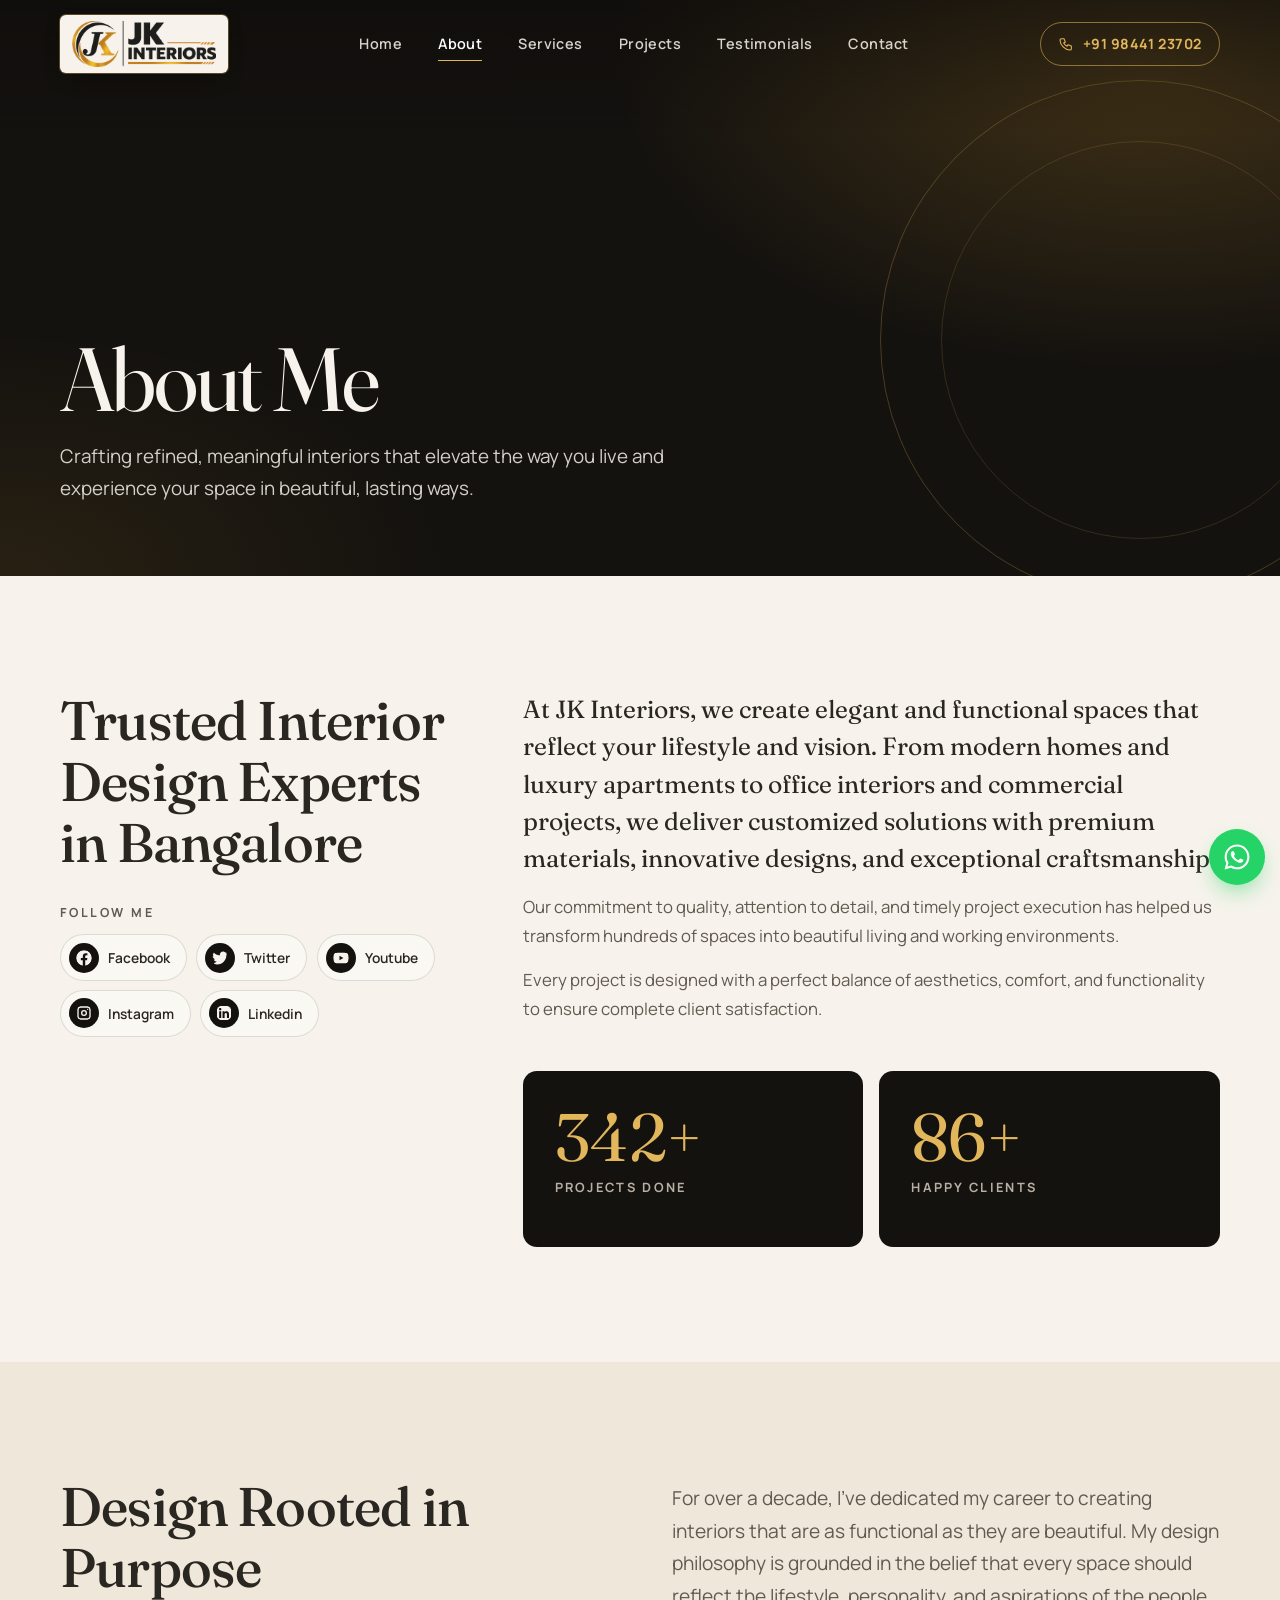
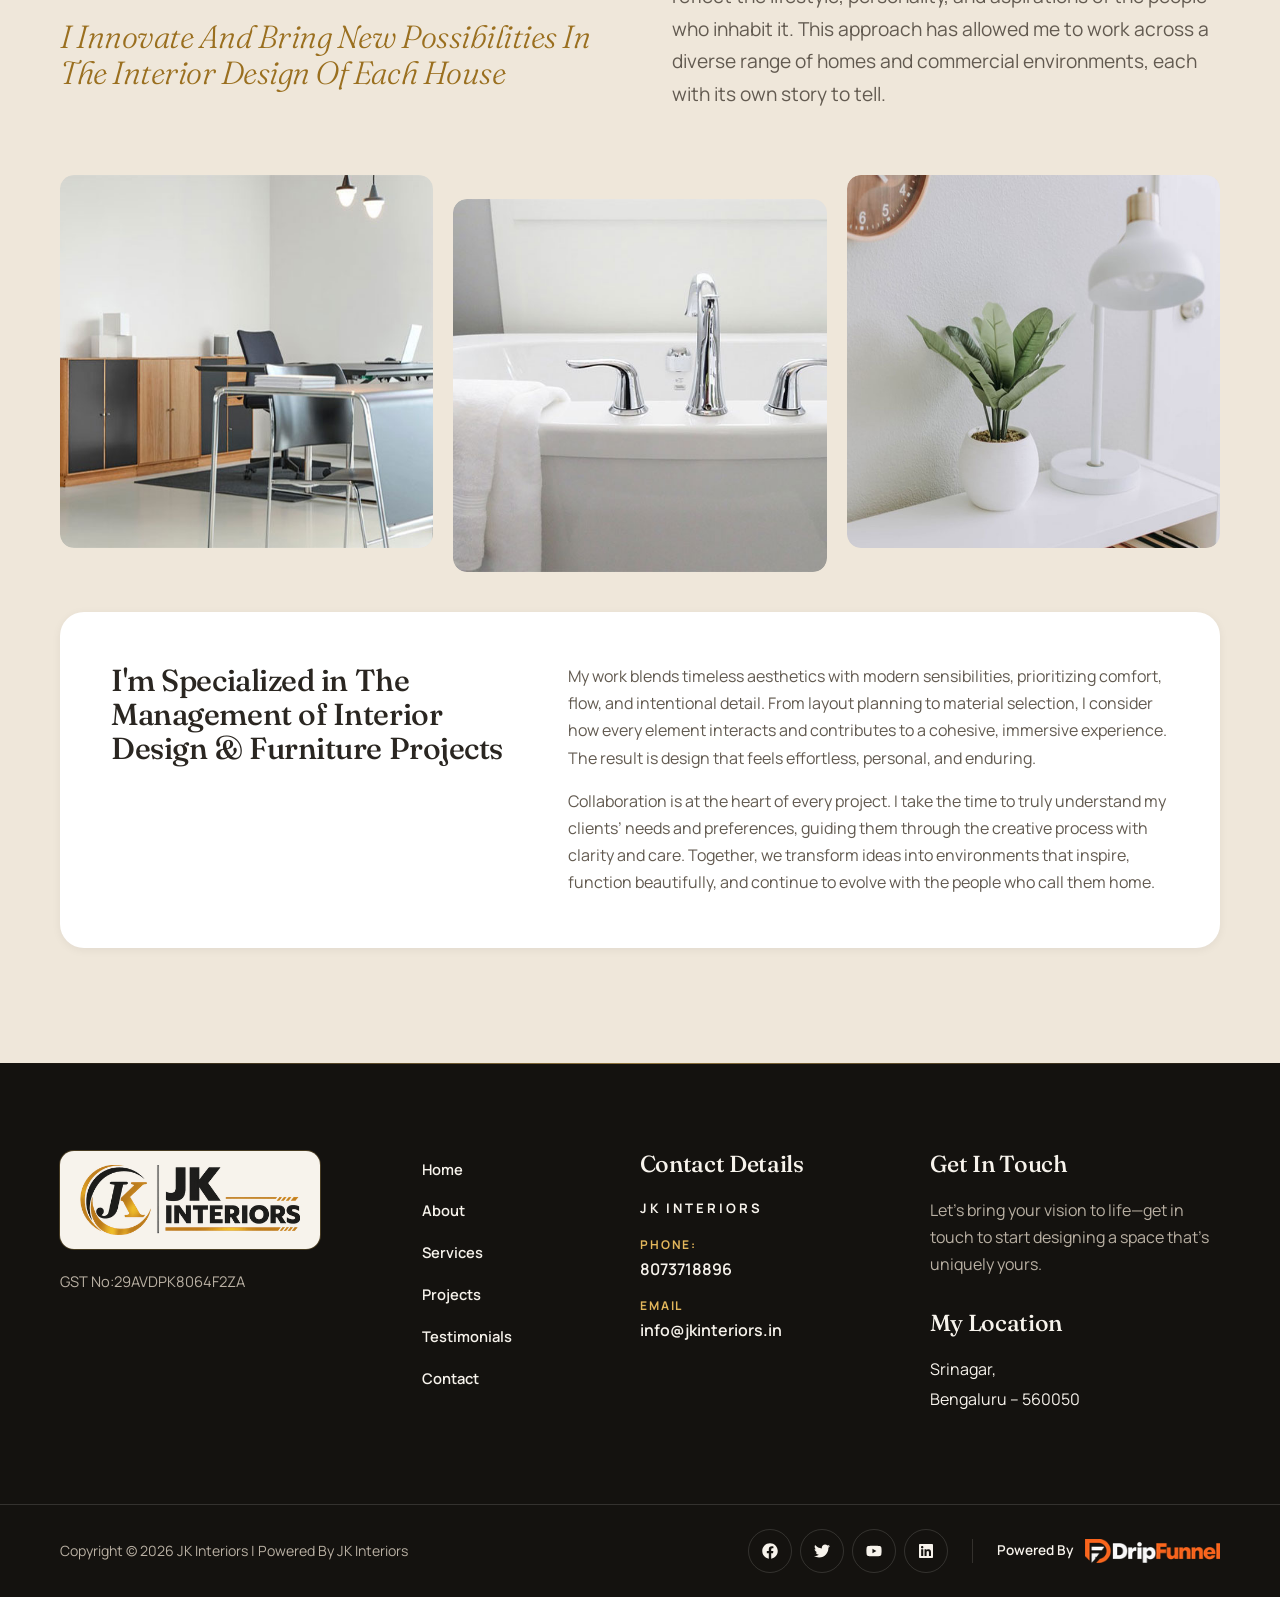
==== commit 058a4b06: "website" ====
--- a/pages/about.html
+++ b/pages/about.html
@@ -69,7 +69,7 @@
 <header class="site-header">
   <div class="container site-header__inner">
     <a class="brand" href="../index.html" aria-label="JK Interiors — Home">
-      <img src="../images/brand/logo-header.jpg" srcset="../images/brand/logo-header.jpg 1x, ../images/brand/logo-header@2x.jpg 2x" width="618" height="225" alt="JK Interiors">
+      <img src="../images/brand/logo-jk-web.png" srcset="../images/brand/logo-jk-web.png 1x, ../images/brand/logo-jk-web@2x.png 2x" width="201" height="64" alt="JK Interiors">
     </a>
     <nav class="primary-nav" aria-label="Primary">
       <ul class="nav-list">
@@ -168,7 +168,10 @@
 <footer class="site-footer on-dark">
   <div class="container footer-main">
     <div class="footer-brand">
-      <img src="../images/brand/logo-header@2x.jpg" width="1236" height="450" alt="JK Interiors" loading="lazy" decoding="async">
+      <span class="footer-logo"><img src="../images/brand/logo-jk-web@2x.png" width="402" height="128" alt="JK Interiors" loading="lazy" decoding="async"></span>
+      <p class="footer-gst">GST No:29AVDPK8064F2ZA</p>
+    </div>
+    <div class="footer-col footer-col--nav">
       <nav aria-label="Footer">
         <ul class="footer-nav">
 <li><a href="../index.html">Home</a></li>
@@ -187,14 +190,11 @@
         <div><dt>Phone:</dt><dd><a href="tel:+918073718896">8073718896</a></dd></div>
         <div><dt>Email</dt><dd><a href="mailto:info@jkinteriors.in">info@jkinteriors.in</a></dd></div>
       </dl>
-      <p style="margin-top:0.85rem">GST No:29AVDPK8064F2ZA</p>
     </div>
     <div class="footer-col">
       <h2 class="footer-col__title">Get In Touch</h2>
       <p>Let’s bring your vision to life—get in touch to start designing a space that’s uniquely yours.</p>
-    </div>
-    <div class="footer-col">
-      <h2 class="footer-col__title">My Location</h2>
+      <h2 class="footer-col__title footer-col__title--spaced">My Location</h2>
       <address class="footer-address">
         <p>Srinagar,</p>
         <p>Bengaluru – 560050</p>
@@ -217,8 +217,8 @@
   </div>
 </footer>
 
-<a class="whatsapp-float" href="https://wa.me/918073718896" target="_blank" rel="noopener noreferrer" aria-label="WhatsApp us">
-  <span class="whatsapp-float__label">WhatsApp us</span>
+<a class="whatsapp-float" href="https://wa.me/918073718896" target="_blank" rel="noopener noreferrer" aria-label="Chat with us on WhatsApp">
+  <span class="whatsapp-float__label" aria-hidden="true">Chat with us</span>
   <span class="whatsapp-float__icon"><svg viewBox="0 0 24 24" aria-hidden="true" focusable="false"><path d="M12.04 2C6.58 2 2.13 6.45 2.13 11.91c0 1.75.46 3.45 1.32 4.95L2.05 22l5.25-1.38c1.45.79 3.08 1.21 4.74 1.21 5.46 0 9.91-4.45 9.91-9.91C21.95 6.45 17.5 2 12.04 2zm0 18.15c-1.48 0-2.93-.4-4.2-1.15l-.3-.18-3.12.82.83-3.04-.2-.31a8.24 8.24 0 01-1.26-4.38c0-4.54 3.7-8.24 8.25-8.24 4.54 0 8.24 3.7 8.24 8.24 0 4.55-3.7 8.24-8.24 8.24zm4.52-6.17c-.25-.12-1.47-.72-1.69-.81-.23-.08-.39-.12-.56.13-.17.25-.64.81-.78.97-.14.17-.29.19-.54.06-.25-.12-1.05-.39-1.99-1.23-.74-.66-1.23-1.47-1.38-1.72-.14-.25-.02-.38.11-.51.11-.11.25-.29.37-.43.13-.15.17-.25.25-.42.08-.17.04-.31-.02-.43-.06-.12-.56-1.34-.76-1.84-.2-.48-.41-.42-.56-.43h-.48c-.17 0-.43.06-.66.31-.22.25-.86.85-.86 2.07 0 1.22.89 2.4 1.01 2.56.12.17 1.75 2.67 4.23 3.74.59.26 1.05.41 1.41.52.59.19 1.13.16 1.56.1.48-.07 1.47-.6 1.67-1.18.21-.58.21-1.07.14-1.18-.06-.1-.22-.16-.47-.28z"/></svg></span>
 </a>
 
--- a/css/style.css
+++ b/css/style.css
@@ -277,20 +277,22 @@
 
 .brand {
   display: inline-flex;
+  align-items: center;
   flex-shrink: 0;
+  padding: 6px 12px;
   border-radius: var(--radius-sm);
-  overflow: hidden;
-  box-shadow: 0 0 0 1px rgba(226, 182, 91, 0.25), 0 8px 24px -10px rgba(226, 182, 91, 0.45);
+  background: var(--ivory); /* logo has black lettering, so it sits on a light plate */
+  box-shadow: 0 0 0 1px rgba(226, 182, 91, 0.35), 0 8px 24px -12px rgba(0, 0, 0, 0.6);
   transition: transform 0.3s var(--ease), box-shadow 0.3s var(--ease);
 }
 .brand:hover {
   transform: translateY(-1px);
-  box-shadow: 0 0 0 1px rgba(226, 182, 91, 0.6), 0 10px 28px -8px rgba(226, 182, 91, 0.6);
+  box-shadow: 0 0 0 1px rgba(226, 182, 91, 0.7), 0 10px 28px -10px rgba(226, 182, 91, 0.55);
 }
 .brand img {
-  height: 46px;
+  height: 38px;
   width: auto;
-  aspect-ratio: 618 / 225;
+  aspect-ratio: 1150 / 367;
 }
 
 .primary-nav { display: none; }
@@ -1471,19 +1473,27 @@
   gap: 2.75rem;
   padding-block: clamp(3.5rem, 7vw, 5.5rem);
 }
+.footer-logo {
+  display: inline-flex;
+  padding: 14px 20px;
+  border-radius: var(--radius);
+  background: var(--ivory);
+  box-shadow: 0 0 0 1px rgba(226, 182, 91, 0.25);
+}
 .footer-brand img {
   width: 100%;
-  max-width: 260px;
+  max-width: 220px;
   height: auto;
-  aspect-ratio: 618 / 225;
-  border-radius: var(--radius);
-  box-shadow: 0 0 0 1px rgba(226, 182, 91, 0.2);
+  aspect-ratio: 1150 / 367;
+}
+.footer-gst {
+  margin: 1.25rem 0 0;
+  font-size: 0.92rem;
 }
 .footer-nav {
   display: flex;
-  flex-wrap: wrap;
-  gap: 0.25rem 1.25rem;
-  margin-top: 1.5rem;
+  flex-direction: column;
+  gap: 0.35rem;
 }
 .footer-nav a {
   display: inline-block;
@@ -1501,6 +1511,7 @@
   color: var(--ivory);
 }
 .footer-col p { margin-bottom: 0.35rem; }
+.footer-col__title--spaced { margin-top: 2rem; }
 .footer-details { display: grid; gap: 0.85rem; }
 .footer-details dt {
   font-size: 0.75rem;
@@ -1589,35 +1600,47 @@
   z-index: 90;
   display: inline-flex;
   align-items: center;
-  gap: 0.6rem;
-  text-decoration: none;
-}
-.whatsapp-float__label {
-  display: none;
-  padding: 0.45rem 1rem;
-  border-radius: 10px;
+  height: 56px;
+  border-radius: 999px;
   background: #25d366;
   color: #fff;
-  font-size: 0.9rem;
+  text-decoration: none;
+  box-shadow: 0 10px 25px -8px rgba(37, 211, 102, 0.7);
+  transition: box-shadow 0.3s var(--ease), transform 0.3s var(--ease);
+}
+/* Icon-only by default; expands into a "Chat with us" pill on hover/focus */
+.whatsapp-float__label {
+  max-width: 0;
+  overflow: hidden;
+  white-space: nowrap;
+  opacity: 0;
+  padding-left: 0;
+  font-size: 1rem;
   font-weight: 700;
-  box-shadow: var(--shadow-sm);
+  color: #10261a;
+  transition: max-width 0.4s var(--ease), opacity 0.25s ease, padding 0.4s var(--ease);
 }
 .whatsapp-float__icon {
   display: inline-flex;
   align-items: center;
   justify-content: center;
+  flex-shrink: 0;
   width: 56px;
   height: 56px;
   border-radius: 50%;
-  background: #25d366;
-  color: #fff;
-  box-shadow: 0 10px 25px -8px rgba(37, 211, 102, 0.7);
-  transition: transform 0.3s var(--ease);
 }
 .whatsapp-float__icon svg { width: 30px; height: 30px; fill: currentColor; }
-.whatsapp-float:hover .whatsapp-float__icon { transform: scale(1.08); }
+.whatsapp-float:hover,
+.whatsapp-float:focus-visible {
+  transform: translateY(-2px);
+  box-shadow: 0 14px 30px -8px rgba(37, 211, 102, 0.8);
+}
 .whatsapp-float:hover .whatsapp-float__label,
-.whatsapp-float:focus-visible .whatsapp-float__label { display: inline-block; }
+.whatsapp-float:focus-visible .whatsapp-float__label {
+  max-width: 160px;
+  opacity: 1;
+  padding-left: 1.4rem;
+}
 
 /* ---------- Scroll reveal ---------- */
 .js .reveal {
--- a/css/responsive.css
+++ b/css/responsive.css
@@ -5,7 +5,7 @@
 
 /* Very small phones (≤360px): tighten a few things */
 @media (max-width: 360px) {
-  .brand img { height: 40px; }
+  .brand img { height: 32px; }
   .hero__stats li { font-size: 0.85rem; padding: 0.5rem 0.9rem; }
   .why__item { padding: 1rem; }
   .why__icon { width: 44px; height: 44px; }
@@ -76,7 +76,6 @@
 
   .contact-item { grid-template-columns: 52px 1fr; }
 
-  .whatsapp-float__label { display: inline-block; }
 
   .hero__dots { left: auto; right: var(--gutter); bottom: clamp(1.5rem, 4vw, 3rem); }
 
@@ -94,7 +93,7 @@
   .nav-toggle,
   .mobile-nav { display: none; }
   .header-phone { display: inline-flex; }
-  .brand img { height: 54px; }
+  .brand img { height: 46px; }
 
   .hero__content { padding-bottom: 1rem; }
 
@@ -122,7 +121,7 @@
   .contact-card { position: sticky; top: calc(var(--header-h) + 1.5rem); }
 
   .footer-main {
-    grid-template-columns: 1.3fr 1fr 1fr 1fr;
+    grid-template-columns: 1.3fr 0.7fr 1fr 1.2fr;
     gap: 3rem;
   }
   .footer-brand { grid-column: auto; }
